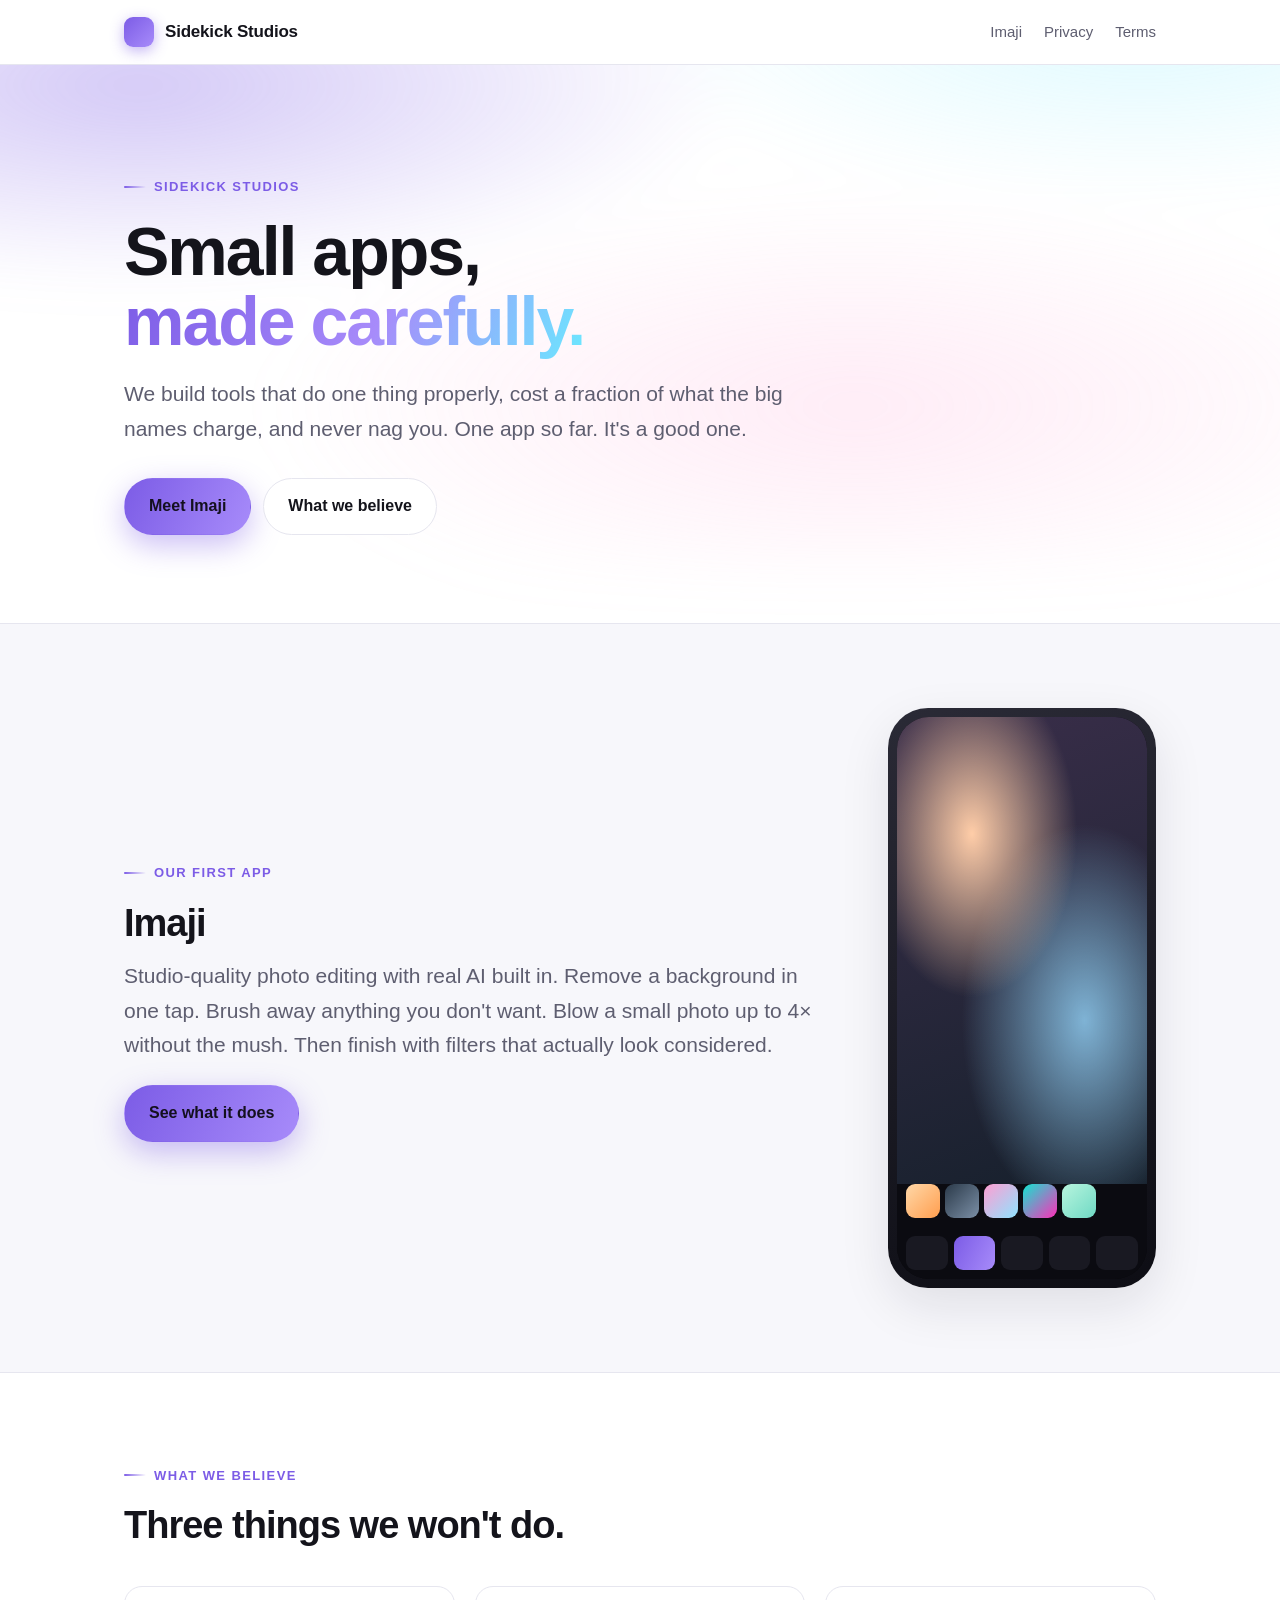
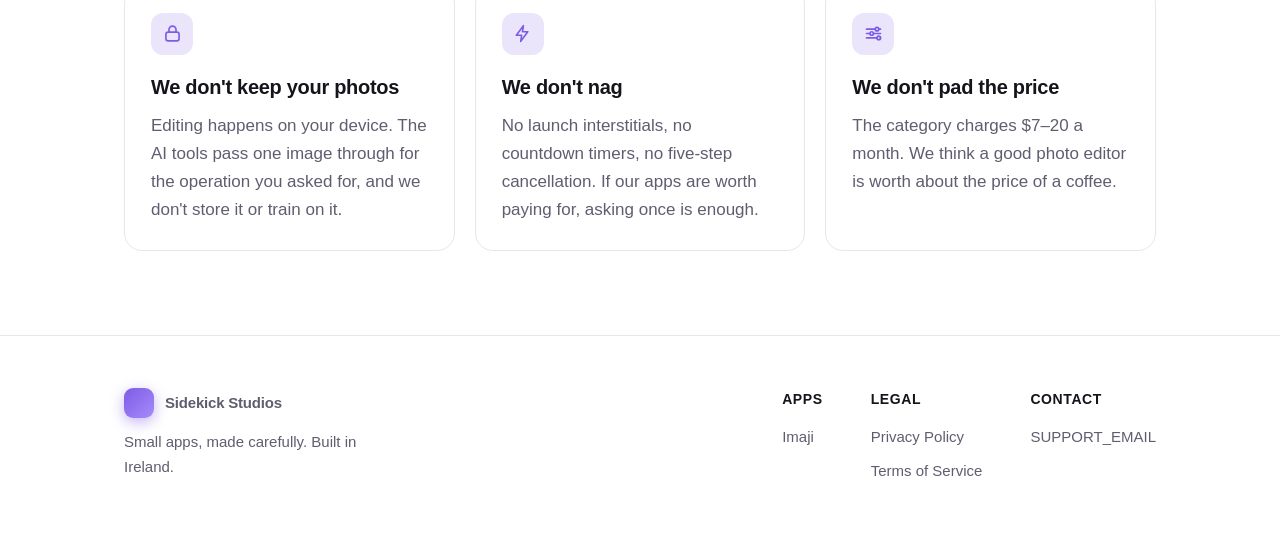
==== index.html @ c8d7a18f "Full site design: company home, Imaji landing, styled legal pages Proper design system rather than s" ====
<!doctype html>
<html lang="en"><head>
<meta charset="utf-8">
<meta name="viewport" content="width=device-width,initial-scale=1">
<title>Sidekick Studios — small apps, made carefully</title>
<meta name="description" content="We build small, careful apps. Maker of Imaji, the photo editor with real AI built in.">
<meta property="og:title" content="Sidekick Studios — small apps, made carefully"><meta property="og:description" content="We build small, careful apps. Maker of Imaji, the photo editor with real AI built in.">
<meta property="og:type" content="website">
<link rel="icon" href="data:image/svg+xml,%3Csvg xmlns='http://www.w3.org/2000/svg' viewBox='0 0 64 64'%3E%3Crect width='64' height='64' rx='18' fill='%23A78BFA'/%3E%3C/svg%3E">
<script>document.documentElement.classList.add("js")</script>
<link rel="stylesheet" href="assets/style.css">

</head><body>

<div class="nav"><div class="wrap">
  <a class="logo" href=""><span class="glyph"></span> Sidekick Studios</a>
  <nav>
    <a href="imaji/">Imaji</a>
    <a href="imaji/privacy.html">Privacy</a>
    <a href="imaji/terms.html">Terms</a>
  </nav>
</div></div>


<section class="hero"><div class="wrap">
  <div class="eyebrow">Sidekick Studios</div>
  <h1>Small apps,<br><span class="grad">made carefully.</span></h1>
  <p class="lede">We build tools that do one thing properly, cost a fraction of what the
  big names charge, and never nag you. One app so far. It's a good one.</p>
  <div class="btns">
    <a class="btn btn-primary" href="imaji/">Meet Imaji</a>
    <a class="btn btn-ghost" href="#values">What we believe</a>
  </div>
</div></section>

<section class="section-alt"><div class="wrap">
  <div class="split reveal">
    <div>
      <div class="eyebrow">Our first app</div>
      <h2>Imaji</h2>
      <p class="lede" style="margin-bottom:22px">Studio-quality photo editing with real AI built
      in. Remove a background in one tap. Brush away anything you don't want. Blow a small
      photo up to 4&times; without the mush. Then finish with filters that actually look
      considered.</p>
      <div class="btns"><a class="btn btn-primary" href="imaji/">See what it does</a></div>
    </div>
    <div class="mock"><div class="screen">
      <div class="photo"></div>
      <div class="strip">
        <i style="background:linear-gradient(135deg,#FFD8A8,#FF9E4F)"></i>
        <i style="background:linear-gradient(135deg,#2B3A4A,#7B8FA6)"></i>
        <i style="background:linear-gradient(135deg,#FF9ED2,#8FE3FF)"></i>
        <i style="background:linear-gradient(135deg,#12E5D0,#FF2FB9)"></i>
        <i style="background:linear-gradient(135deg,#B8F5DE,#6FD9C4)"></i>
      </div>
      <div class="bar"><i></i><i class="on"></i><i></i><i></i><i></i></div>
    </div></div>
  </div>
</div></section>

<section id="values"><div class="wrap">
  <div class="reveal" style="max-width:60ch;margin-bottom:38px">
    <div class="eyebrow">What we believe</div>
    <h2>Three things we won't do.</h2>
  </div>
  <div class="grid g3 reveal">
    <div class="card"><div class="icon"><svg viewBox="0 0 24 24"><rect x="4.5" y="10.5" width="15" height="10" rx="2.5"/><path d="M8 10.5V7.5a4 4 0 0 1 8 0v3"/></svg></div><h3>We don't keep your photos</h3>
      <p>Editing happens on your device. The AI tools pass one image through for the
      operation you asked for, and we don't store it or train on it.</p></div>
    <div class="card"><div class="icon"><svg viewBox="0 0 24 24"><path d="M13 3L5 14h6l-1 7 8-11h-6z"/></svg></div><h3>We don't nag</h3>
      <p>No launch interstitials, no countdown timers, no five-step cancellation. If our
      apps are worth paying for, asking once is enough.</p></div>
    <div class="card"><div class="icon"><svg viewBox="0 0 24 24"><path d="M4 7h10M18 7h2M4 12h4M12 12h8M4 17h12M20 17h0"/><circle cx="16" cy="7" r="2"/><circle cx="10" cy="12" r="2"/><circle cx="18" cy="17" r="2"/></svg></div><h3>We don't pad the price</h3>
      <p>The category charges $7&ndash;20 a month. We think a good photo editor is worth
      about the price of a coffee.</p></div>
  </div>
</div></section>


<footer><div class="wrap cols">
  <div style="flex:1 1 240px">
    <a class="logo" href="" style="margin-bottom:12px"><span class="glyph"></span> Sidekick Studios</a>
    <p style="margin:0;max-width:34ch">Small apps, made carefully. Built in Ireland.</p>
  </div>
  <div><h4>Apps</h4><a href="imaji/">Imaji</a></div>
  <div><h4>Legal</h4>
    <a href="imaji/privacy.html">Privacy Policy</a>
    <a href="imaji/terms.html">Terms of Service</a></div>
  <div><h4>Contact</h4><a href="mailto:SUPPORT_EMAIL">SUPPORT_EMAIL</a></div>
</div></footer>

<script src="assets/reveal.js" defer></script>
</body></html>
---- assets/style.css ----
/* Sidekick Studios — design system.
   Dark-first, light-aware, no external assets or webfonts. */

:root{
  --bg:#0A0A0F; --bg2:#101018; --card:#14141D; --line:#24242F;
  --fg:#F2F2F7; --muted:#8E8E9E;
  --a1:#A78BFA; --a2:#C4B5FD; --a3:#7C5CE6;
  --radius:18px; --maxw:1080px;
  --shadow:0 20px 60px rgba(0,0,0,.45);
}
@media (prefers-color-scheme: light){
  :root{
    --bg:#FFFFFF; --bg2:#F7F7FB; --card:#FFFFFF; --line:#E6E6EF;
    --fg:#14141B; --muted:#5E5E70;
    --a1:#7C5CE6; --a2:#A78BFA; --a3:#5B3FC4;
    --shadow:0 18px 50px rgba(20,20,40,.10);
  }
}

*,*::before,*::after{box-sizing:border-box}
html{scroll-behavior:smooth}
body{
  margin:0; background:var(--bg); color:var(--fg);
  font:17px/1.65 -apple-system,BlinkMacSystemFont,"Segoe UI",Roboto,"Helvetica Neue",sans-serif;
  -webkit-font-smoothing:antialiased; overflow-x:hidden;
}
img,svg{max-width:100%;display:block}
a{color:var(--a1);text-decoration:none}
a:hover{text-decoration:underline}
.wrap{max-width:var(--maxw);margin:0 auto;padding:0 24px}
.narrow{max-width:760px}

/* ---- nav ---- */
.nav{position:sticky;top:0;z-index:50;backdrop-filter:saturate(160%) blur(14px);
  background:color-mix(in srgb,var(--bg) 78%,transparent);border-bottom:1px solid var(--line)}
.nav .wrap{display:flex;align-items:center;gap:14px;height:64px}
.logo{display:flex;align-items:center;gap:11px;color:inherit;font-weight:700;letter-spacing:-.2px}
.logo:hover{text-decoration:none}
.logo .glyph{width:30px;height:30px;border-radius:9px;background:linear-gradient(135deg,var(--a1),var(--a2));
  box-shadow:0 4px 14px color-mix(in srgb,var(--a1) 45%,transparent)}
.nav nav{margin-left:auto;display:flex;gap:22px;font-size:15px}
.nav nav a{color:var(--muted)}
.nav nav a:hover{color:var(--fg);text-decoration:none}

/* ---- hero ---- */
.hero{position:relative;padding:104px 0 88px;overflow:hidden}
.hero::before{content:"";position:absolute;inset:-30% -20% auto;height:120%;z-index:-1;
  background:
    radial-gradient(48% 42% at 22% 28%, color-mix(in srgb,var(--a1) 34%,transparent), transparent 70%),
    radial-gradient(42% 38% at 78% 18%, color-mix(in srgb,#6BE8FF 22%,transparent), transparent 70%),
    radial-gradient(46% 44% at 62% 76%, color-mix(in srgb,#FF9ED2 20%,transparent), transparent 72%);
  filter:blur(28px);animation:drift 22s ease-in-out infinite alternate}
@keyframes drift{from{transform:translate3d(-2%,-1%,0) scale(1)}to{transform:translate3d(3%,2%,0) scale(1.08)}}
@media (prefers-reduced-motion:reduce){.hero::before{animation:none}}

h1{font-size:clamp(38px,6.2vw,68px);line-height:1.04;letter-spacing:-2px;margin:0 0 20px;font-weight:800}
h2{font-size:clamp(26px,3.4vw,38px);line-height:1.15;letter-spacing:-1px;margin:0 0 14px;font-weight:750}
h3{font-size:20px;letter-spacing:-.3px;margin:0 0 8px;font-weight:700}
.grad{background:linear-gradient(115deg,var(--a1),var(--a2) 55%,#6BE8FF);
  -webkit-background-clip:text;background-clip:text;color:transparent}
.lede{font-size:clamp(17px,2vw,21px);color:var(--muted);max-width:60ch;margin:0 0 32px}
.eyebrow{display:inline-flex;align-items:center;gap:8px;font-size:13px;font-weight:700;letter-spacing:1.4px;
  text-transform:uppercase;color:var(--a1);margin-bottom:18px}
.eyebrow::before{content:"";width:22px;height:2px;border-radius:2px;background:linear-gradient(90deg,var(--a1),transparent)}

/* ---- buttons ---- */
.btn{display:inline-flex;align-items:center;gap:9px;padding:14px 24px;border-radius:999px;font-weight:700;
  font-size:16px;border:1px solid transparent;transition:transform .18s ease,box-shadow .18s ease}
.btn:hover{text-decoration:none;transform:translateY(-2px)}
.btn-primary{background:linear-gradient(115deg,var(--a1),var(--a2));color:#14101F;
  box-shadow:0 10px 30px color-mix(in srgb,var(--a1) 40%,transparent)}
.btn-ghost{border-color:var(--line);color:var(--fg);background:var(--card)}
.btns{display:flex;gap:12px;flex-wrap:wrap;align-items:center}

/* ---- sections & cards ---- */
section{padding:84px 0}
.section-alt{background:var(--bg2);border-top:1px solid var(--line);border-bottom:1px solid var(--line)}
.grid{display:grid;gap:20px}
.g2{grid-template-columns:repeat(auto-fit,minmax(300px,1fr))}
.g3{grid-template-columns:repeat(auto-fit,minmax(240px,1fr))}
.card{background:var(--card);border:1px solid var(--line);border-radius:var(--radius);padding:26px;
  transition:transform .2s ease,border-color .2s ease}
.card:hover{transform:translateY(-3px);border-color:color-mix(in srgb,var(--a1) 45%,var(--line))}
.card p{color:var(--muted);margin:0}
.icon{width:42px;height:42px;border-radius:12px;display:grid;place-items:center;margin-bottom:16px;
  background:color-mix(in srgb,var(--a1) 16%,transparent);color:var(--a1)}
.icon svg{width:21px;height:21px;stroke:currentColor;fill:none;stroke-width:1.9;stroke-linecap:round;stroke-linejoin:round}

/* ---- phone mock ---- */
.mock{width:268px;aspect-ratio:9/19.5;border-radius:40px;padding:9px;margin:0 auto;
  background:linear-gradient(160deg,#2A2A36,#0D0D14);box-shadow:var(--shadow);flex:0 0 auto}
.screen{width:100%;height:100%;border-radius:32px;background:#08080C;overflow:hidden;
  display:flex;flex-direction:column;position:relative}
.screen .photo{flex:1;background:
  radial-gradient(60% 50% at 30% 25%, #FFCDA8, transparent 70%),
  radial-gradient(70% 60% at 75% 65%, #7FB3D5, transparent 70%),
  linear-gradient(160deg,#3A2E4A,#16202C)}
.screen .bar{display:flex;gap:6px;padding:9px;background:#0B0B11}
.screen .bar i{flex:1;height:34px;border-radius:9px;background:#191922}
.screen .bar i.on{background:linear-gradient(115deg,var(--a1),var(--a2))}
.screen .strip{display:flex;gap:5px;padding:0 9px 9px;background:#0B0B11}
.screen .strip i{width:34px;height:34px;border-radius:9px;flex:0 0 auto}
.split{display:flex;gap:44px;align-items:center;flex-wrap:wrap;justify-content:center}
.split>div:first-child{flex:1 1 340px;min-width:300px}

/* ---- pricing ---- */
.price{display:flex;align-items:baseline;gap:8px;margin:6px 0 18px}
.price b{font-size:40px;letter-spacing:-1.5px}
.price span{color:var(--muted)}
.ticks{list-style:none;padding:0;margin:0}
.ticks li{display:flex;gap:11px;align-items:flex-start;margin-bottom:11px;color:var(--muted)}
.ticks li::before{content:"";width:19px;height:19px;border-radius:50%;flex:0 0 auto;margin-top:2px;
  background:color-mix(in srgb,var(--a1) 18%,transparent);
  background-image:linear-gradient(var(--a1),var(--a1));background-size:9px 2px;
  background-repeat:no-repeat;background-position:center}
.badge{display:inline-block;padding:5px 12px;border-radius:999px;font-size:12px;font-weight:800;
  letter-spacing:.6px;background:linear-gradient(115deg,var(--a1),var(--a2));color:#14101F}

/* ---- prose (privacy / terms) ---- */
.prose{max-width:760px}
.prose h2{font-size:24px;margin:44px 0 12px}
.prose h3{margin:28px 0 8px}
.prose p,.prose li{color:var(--fg)}
.prose ul{padding-left:22px}
.prose li{margin-bottom:7px}
.prose table{width:100%;border-collapse:collapse;margin:18px 0;font-size:15px;display:block;overflow-x:auto}
.prose th,.prose td{border:1px solid var(--line);padding:10px 13px;text-align:left}
.prose th{background:var(--bg2)}
.prose code{background:var(--bg2);padding:2px 7px;border-radius:6px;font-size:14px}
.prose blockquote{border-left:3px solid var(--a1);margin:20px 0;padding:10px 18px;background:var(--bg2);
  border-radius:0 10px 10px 0}
.prose hr{border:0;border-top:1px solid var(--line);margin:36px 0}
.meta{color:var(--muted);font-size:15px;margin:-6px 0 34px}

/* ---- footer ---- */
footer{border-top:1px solid var(--line);padding:52px 0 64px;color:var(--muted);font-size:15px}
footer .cols{display:flex;gap:48px;flex-wrap:wrap;justify-content:space-between}
footer a{color:var(--muted);display:block;margin-bottom:9px}
footer a:hover{color:var(--fg);text-decoration:none}
footer h4{color:var(--fg);font-size:14px;letter-spacing:.6px;text-transform:uppercase;margin:0 0 14px}

/* ---- reveal ---- */
/* Hidden until scrolled into view — but only when JS is available to reveal
   it again. Without the html.js guard, a blocked script leaves the whole page
   blank, which is a far worse outcome than losing an animation. */
html.js .reveal{opacity:0;transform:translateY(16px);transition:opacity .6s ease,transform .6s ease}
html.js .reveal.in{opacity:1;transform:none}
@media (prefers-reduced-motion:reduce){html.js .reveal{opacity:1;transform:none;transition:none}}
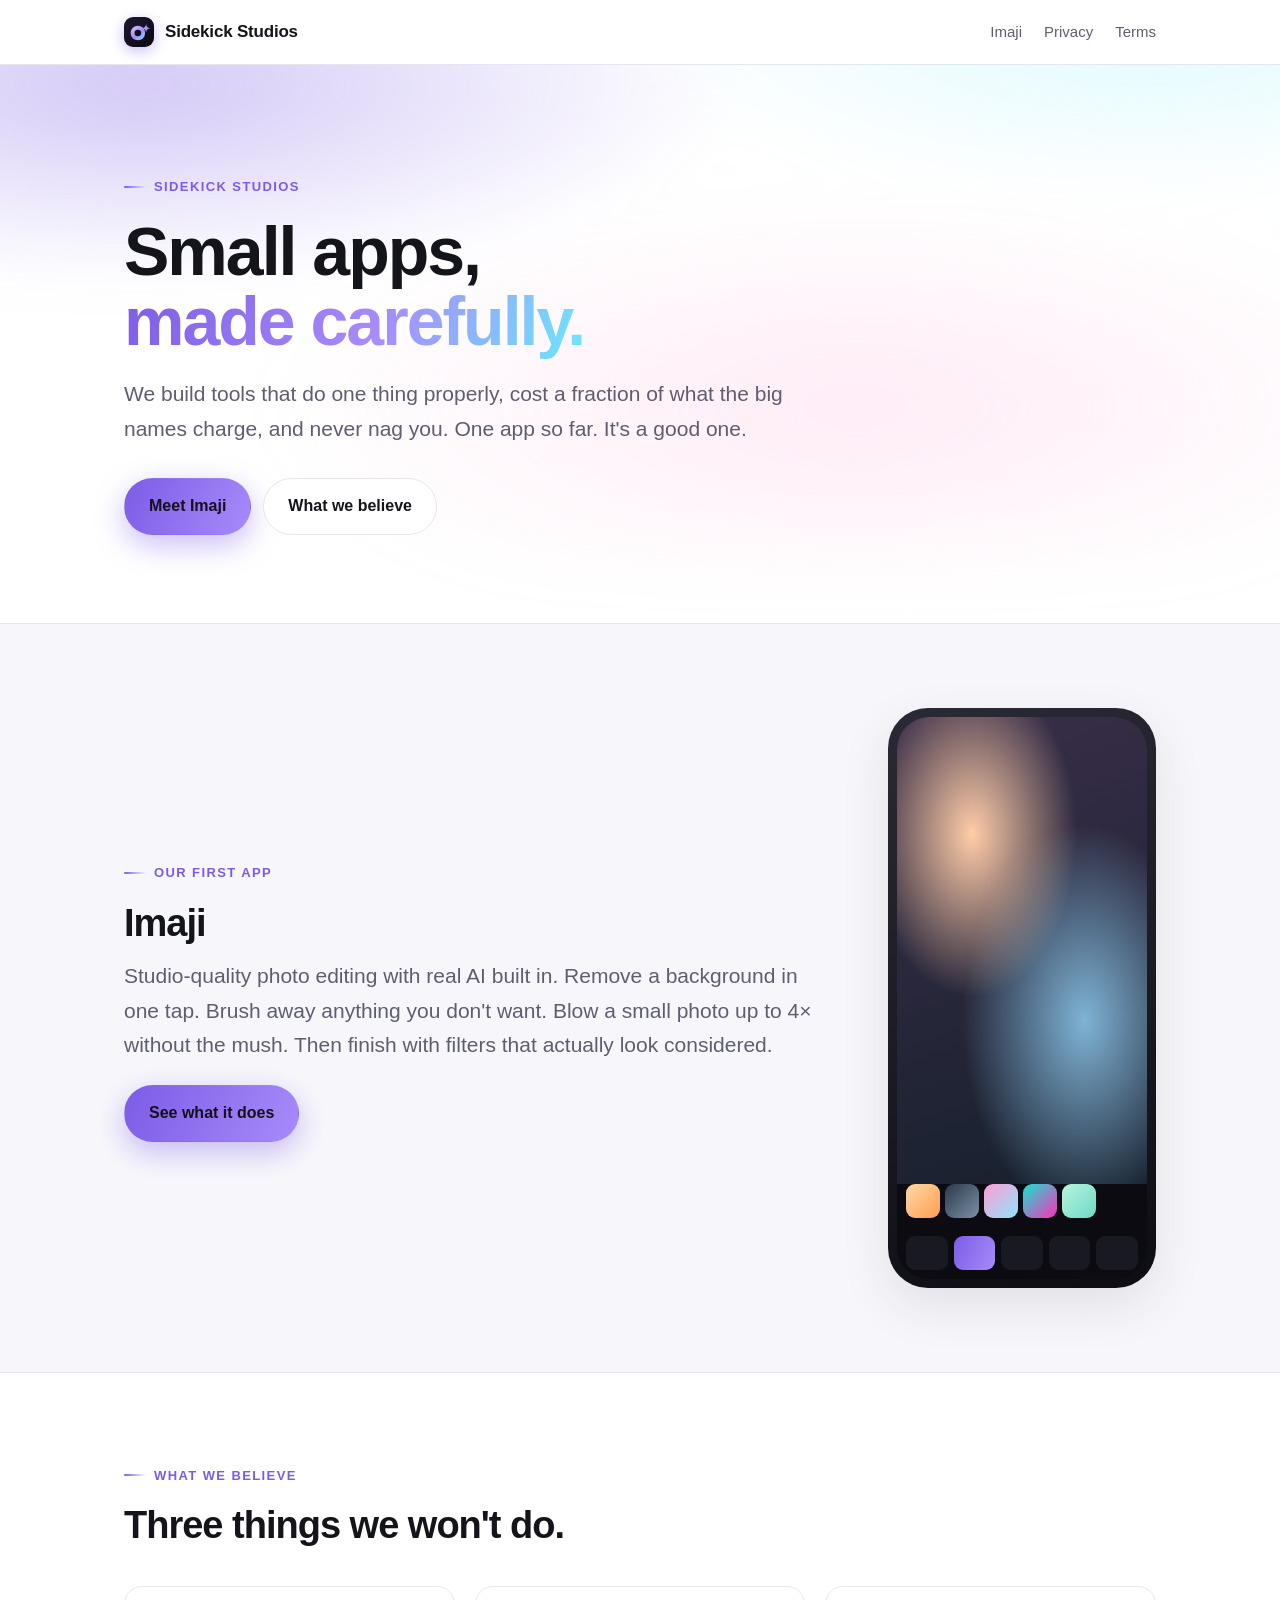
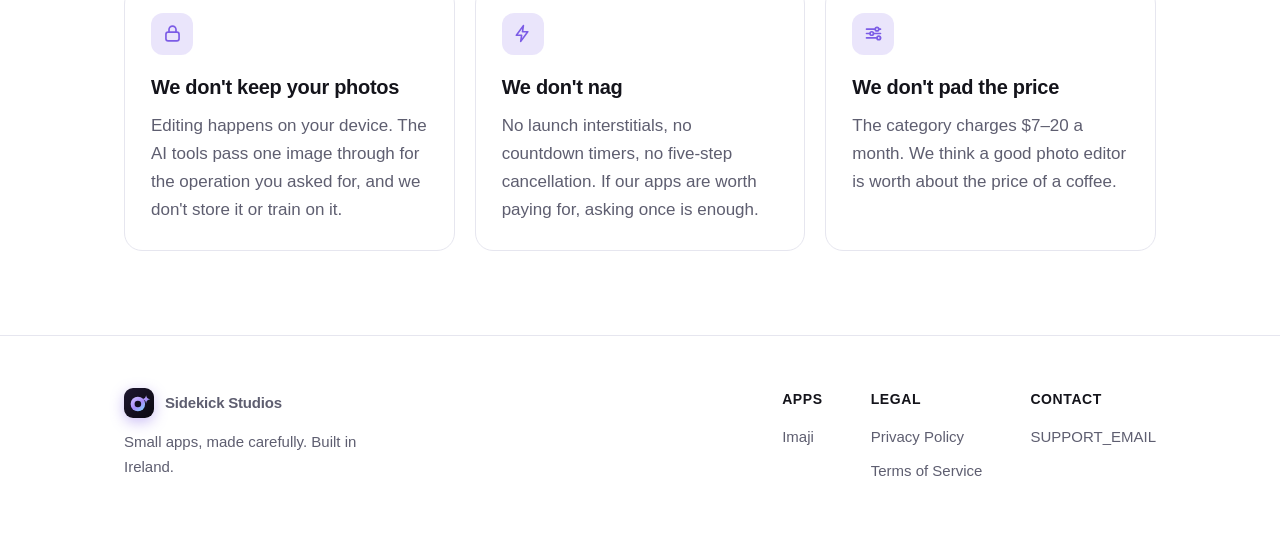
==== commit 0c2c49a8: "Use the real app icon as the site mark and favicon The nav glyph and favicon were a plain gradient s" ====
--- a/index.html
+++ b/index.html
@@ -6,7 +6,7 @@
 <meta name="description" content="We build small, careful apps. Maker of Imaji, the photo editor with real AI built in.">
 <meta property="og:title" content="Sidekick Studios — small apps, made carefully"><meta property="og:description" content="We build small, careful apps. Maker of Imaji, the photo editor with real AI built in.">
 <meta property="og:type" content="website">
-<link rel="icon" href="data:image/svg+xml,%3Csvg xmlns='http://www.w3.org/2000/svg' viewBox='0 0 64 64'%3E%3Crect width='64' height='64' rx='18' fill='%23A78BFA'/%3E%3C/svg%3E">
+<link rel="icon" href="assets/icon.svg">
 <script>document.documentElement.classList.add("js")</script>
 <link rel="stylesheet" href="assets/style.css">
 
--- a/assets/style.css
+++ b/assets/style.css
@@ -36,8 +36,9 @@
 .nav .wrap{display:flex;align-items:center;gap:14px;height:64px}
 .logo{display:flex;align-items:center;gap:11px;color:inherit;font-weight:700;letter-spacing:-.2px}
 .logo:hover{text-decoration:none}
-.logo .glyph{width:30px;height:30px;border-radius:9px;background:linear-gradient(135deg,var(--a1),var(--a2));
-  box-shadow:0 4px 14px color-mix(in srgb,var(--a1) 45%,transparent)}
+.logo .glyph{width:30px;height:30px;border-radius:9px;flex:0 0 auto;
+  background:url("icon.svg") center/cover no-repeat;
+  box-shadow:0 4px 14px color-mix(in srgb,var(--a1) 40%,transparent)}
 .nav nav{margin-left:auto;display:flex;gap:22px;font-size:15px}
 .nav nav a{color:var(--muted)}
 .nav nav a:hover{color:var(--fg);text-decoration:none}
@@ -146,3 +147,52 @@
 html.js .reveal{opacity:0;transform:translateY(16px);transition:opacity .6s ease,transform .6s ease}
 html.js .reveal.in{opacity:1;transform:none}
 @media (prefers-reduced-motion:reduce){html.js .reveal{opacity:1;transform:none;transition:none}}
+
+/* ---- legal pages ------------------------------------------------------- */
+.legal-hero{padding:64px 0 40px;position:relative;overflow:hidden;border-bottom:1px solid var(--line)}
+.legal-hero::before{content:"";position:absolute;inset:-60% -10% auto;height:180%;z-index:-1;
+  background:radial-gradient(40% 50% at 20% 40%, color-mix(in srgb,var(--a1) 26%,transparent),transparent 70%),
+             radial-gradient(38% 46% at 80% 30%, color-mix(in srgb,#6BE8FF 16%,transparent),transparent 70%);
+  filter:blur(30px)}
+.legal-hero h1{font-size:clamp(32px,4.6vw,50px);margin-bottom:10px}
+.legal-hero .meta{margin:0}
+
+.legal{display:grid;grid-template-columns:220px 1fr;gap:56px;align-items:start;padding:52px 0 96px}
+@media (max-width:880px){.legal{grid-template-columns:1fr;gap:28px}}
+
+.toc{position:sticky;top:88px;font-size:14.5px;line-height:1.5}
+@media (max-width:880px){.toc{position:static;background:var(--bg2);border:1px solid var(--line);
+  border-radius:var(--radius);padding:20px 22px}}
+.toc h4{font-size:12px;letter-spacing:1.2px;text-transform:uppercase;color:var(--muted);margin:0 0 14px}
+.toc ol{list-style:none;margin:0;padding:0;counter-reset:toc}
+.toc li{counter-increment:toc;margin-bottom:9px;display:flex;gap:9px}
+.toc li::before{content:counter(toc);flex:0 0 18px;text-align:right;color:var(--muted);
+  font-variant-numeric:tabular-nums;font-size:12.5px;padding-top:2px}
+.toc a{color:var(--muted)}
+.toc a:hover,.toc a.active{color:var(--fg);text-decoration:none}
+
+.prose h2{scroll-margin-top:88px;display:flex;gap:12px;align-items:baseline;
+  font-size:23px;margin:52px 0 14px;padding-top:22px;border-top:1px solid var(--line)}
+.prose h2:first-of-type{border-top:0;padding-top:0;margin-top:0}
+.prose h2 .n{font-size:13px;font-weight:800;color:var(--a1);letter-spacing:1px;
+  font-variant-numeric:tabular-nums;flex:0 0 auto;padding-top:4px}
+.prose>p:first-child{font-size:19px;color:var(--muted)}
+.prose strong{color:var(--fg);font-weight:700}
+.prose ul{list-style:none;padding-left:0}
+.prose ul li{position:relative;padding-left:26px;margin-bottom:9px}
+.prose ul li::before{content:"";position:absolute;left:6px;top:11px;width:6px;height:6px;
+  border-radius:50%;background:var(--a1);opacity:.8}
+.prose table{border:1px solid var(--line);border-radius:12px;overflow:hidden}
+.prose th{background:var(--bg2);font-size:13px;letter-spacing:.5px;text-transform:uppercase;color:var(--muted)}
+.prose td,.prose th{border:0;border-bottom:1px solid var(--line)}
+.prose tr:last-child td{border-bottom:0}
+.prose blockquote{border:0;border-left:3px solid var(--a1);background:var(--bg2)}
+
+/* Highlighted opener — "the short version" and equivalents. */
+.keypoints{background:linear-gradient(150deg,color-mix(in srgb,var(--a1) 12%,var(--card)),var(--card));
+  border:1px solid color-mix(in srgb,var(--a1) 35%,var(--line));border-radius:var(--radius);
+  padding:26px 28px;margin:28px 0 8px}
+.keypoints h2{border:0;padding:0;margin:0 0 14px}
+.keypoints ul li::before{background:var(--a1);opacity:1}
+
+.totop{display:inline-flex;align-items:center;gap:8px;margin-top:44px;font-size:15px;color:var(--muted)}
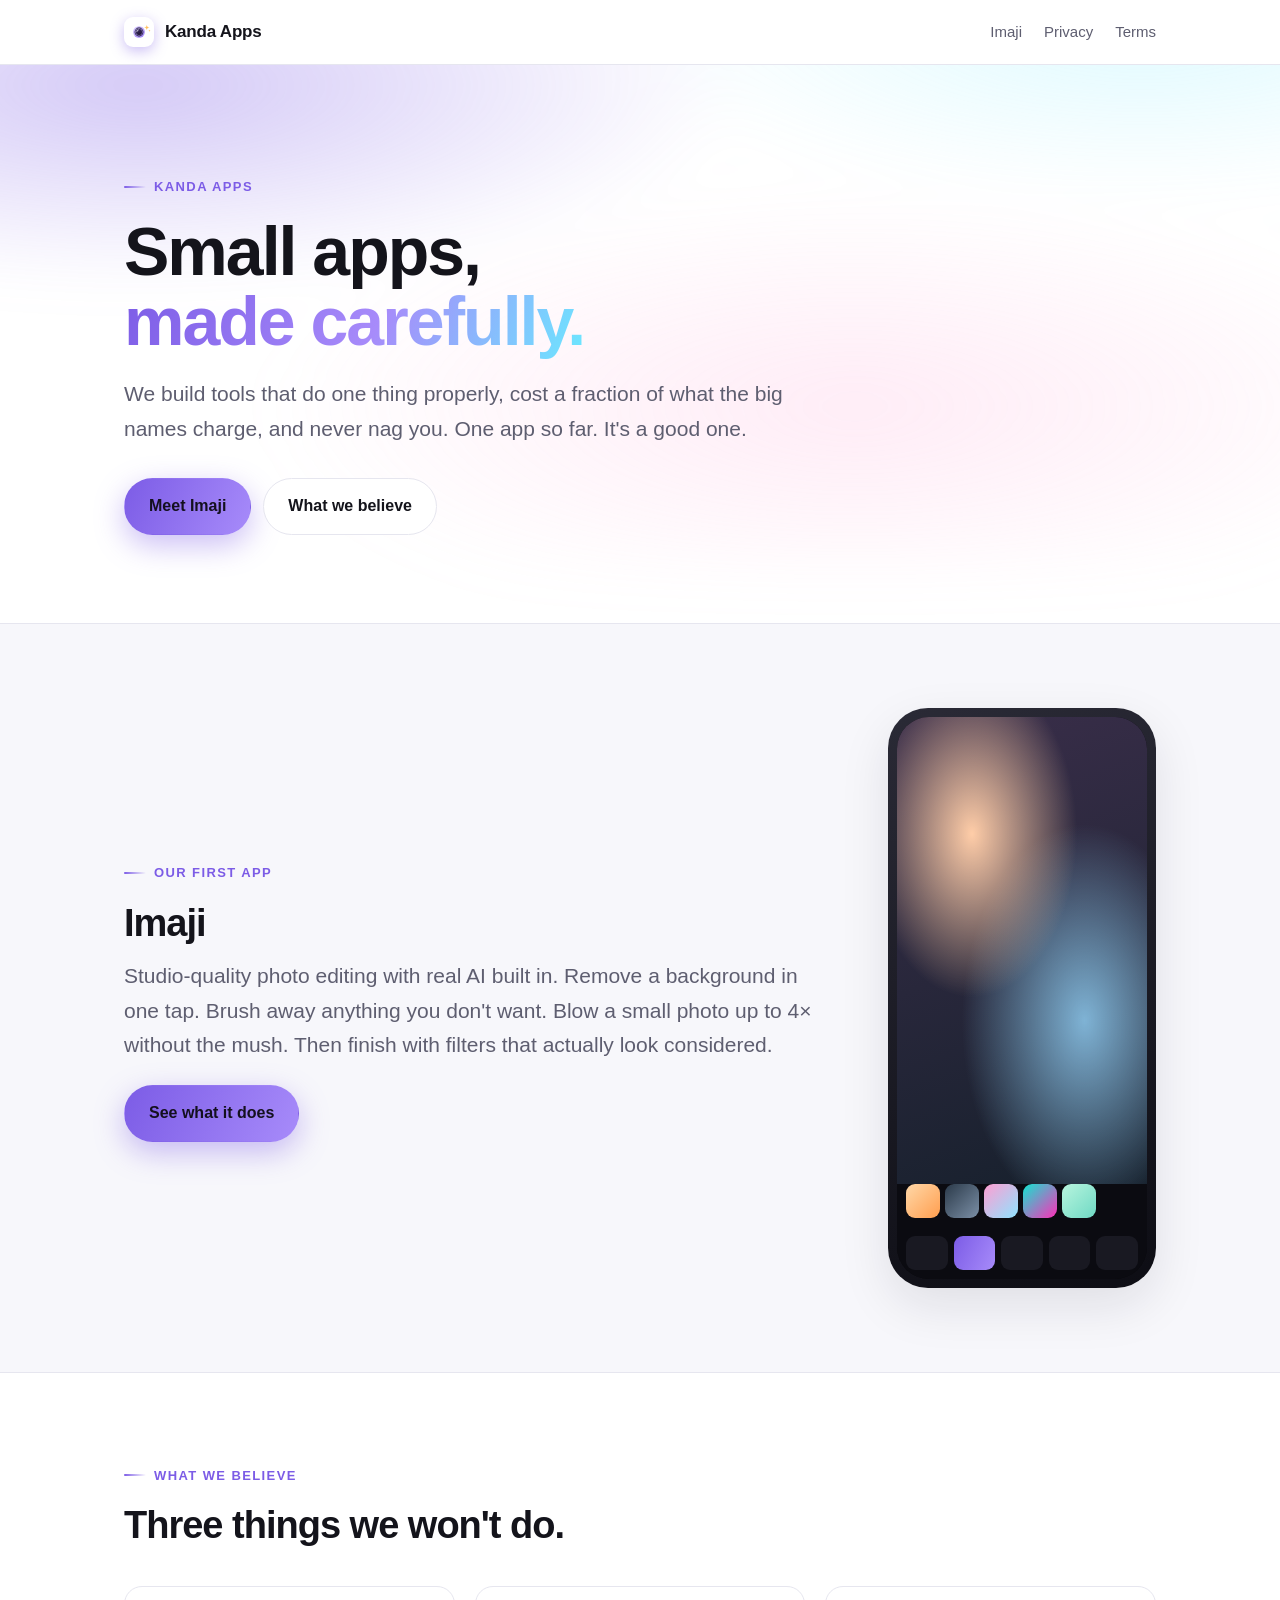
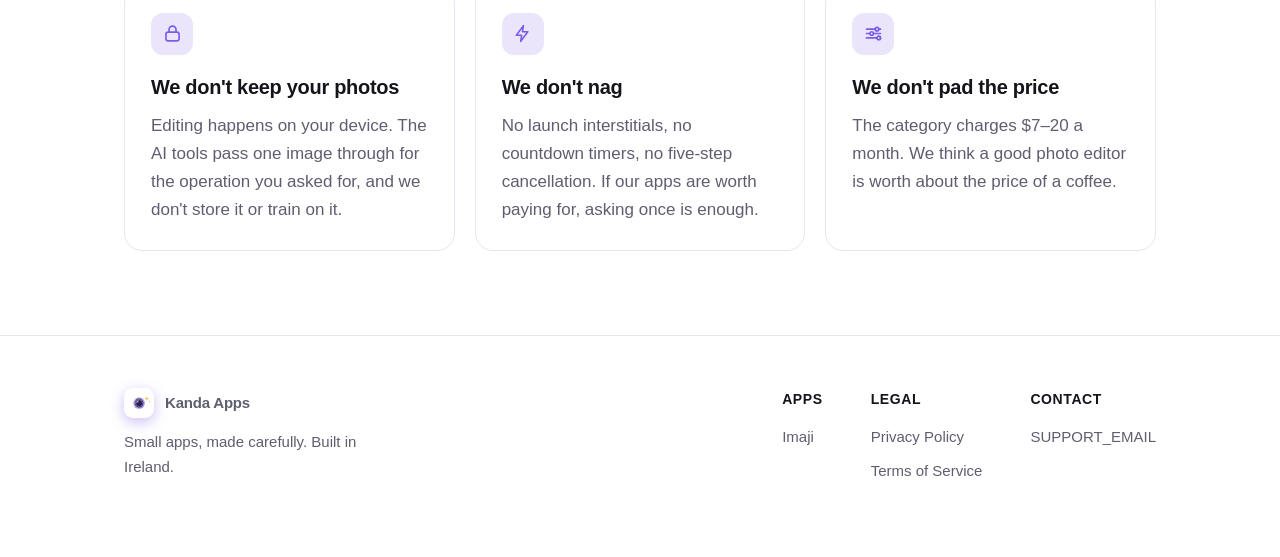
==== commit b900ced2: "Rebrand the site to Kanda Apps Company name replaced across the homepage, the Imaji pages, terms, pr" ====
--- a/index.html
+++ b/index.html
@@ -2,9 +2,9 @@
 <html lang="en"><head>
 <meta charset="utf-8">
 <meta name="viewport" content="width=device-width,initial-scale=1">
-<title>Sidekick Studios — small apps, made carefully</title>
+<title>Kanda Apps — small apps, made carefully</title>
 <meta name="description" content="We build small, careful apps. Maker of Imaji, the photo editor with real AI built in.">
-<meta property="og:title" content="Sidekick Studios — small apps, made carefully"><meta property="og:description" content="We build small, careful apps. Maker of Imaji, the photo editor with real AI built in.">
+<meta property="og:title" content="Kanda Apps — small apps, made carefully"><meta property="og:description" content="We build small, careful apps. Maker of Imaji, the photo editor with real AI built in.">
 <meta property="og:type" content="website">
 <link rel="icon" href="assets/icon.svg">
 <script>document.documentElement.classList.add("js")</script>
@@ -13,7 +13,7 @@
 </head><body>
 
 <div class="nav"><div class="wrap">
-  <a class="logo" href=""><span class="glyph"></span> Sidekick Studios</a>
+  <a class="logo" href=""><span class="glyph"></span> Kanda Apps</a>
   <nav>
     <a href="imaji/">Imaji</a>
     <a href="imaji/privacy.html">Privacy</a>
@@ -23,7 +23,7 @@
 
 
 <section class="hero"><div class="wrap">
-  <div class="eyebrow">Sidekick Studios</div>
+  <div class="eyebrow">Kanda Apps</div>
   <h1>Small apps,<br><span class="grad">made carefully.</span></h1>
   <p class="lede">We build tools that do one thing properly, cost a fraction of what the
   big names charge, and never nag you. One app so far. It's a good one.</p>
@@ -79,7 +79,7 @@
 
 <footer><div class="wrap cols">
   <div style="flex:1 1 240px">
-    <a class="logo" href="" style="margin-bottom:12px"><span class="glyph"></span> Sidekick Studios</a>
+    <a class="logo" href="" style="margin-bottom:12px"><span class="glyph"></span> Kanda Apps</a>
     <p style="margin:0;max-width:34ch">Small apps, made carefully. Built in Ireland.</p>
   </div>
   <div><h4>Apps</h4><a href="imaji/">Imaji</a></div>
--- a/assets/style.css
+++ b/assets/style.css
@@ -1,4 +1,4 @@
-/* Sidekick Studios — design system.
+/* Kanda Apps — design system.
    Dark-first, light-aware, no external assets or webfonts. */
 
 :root{
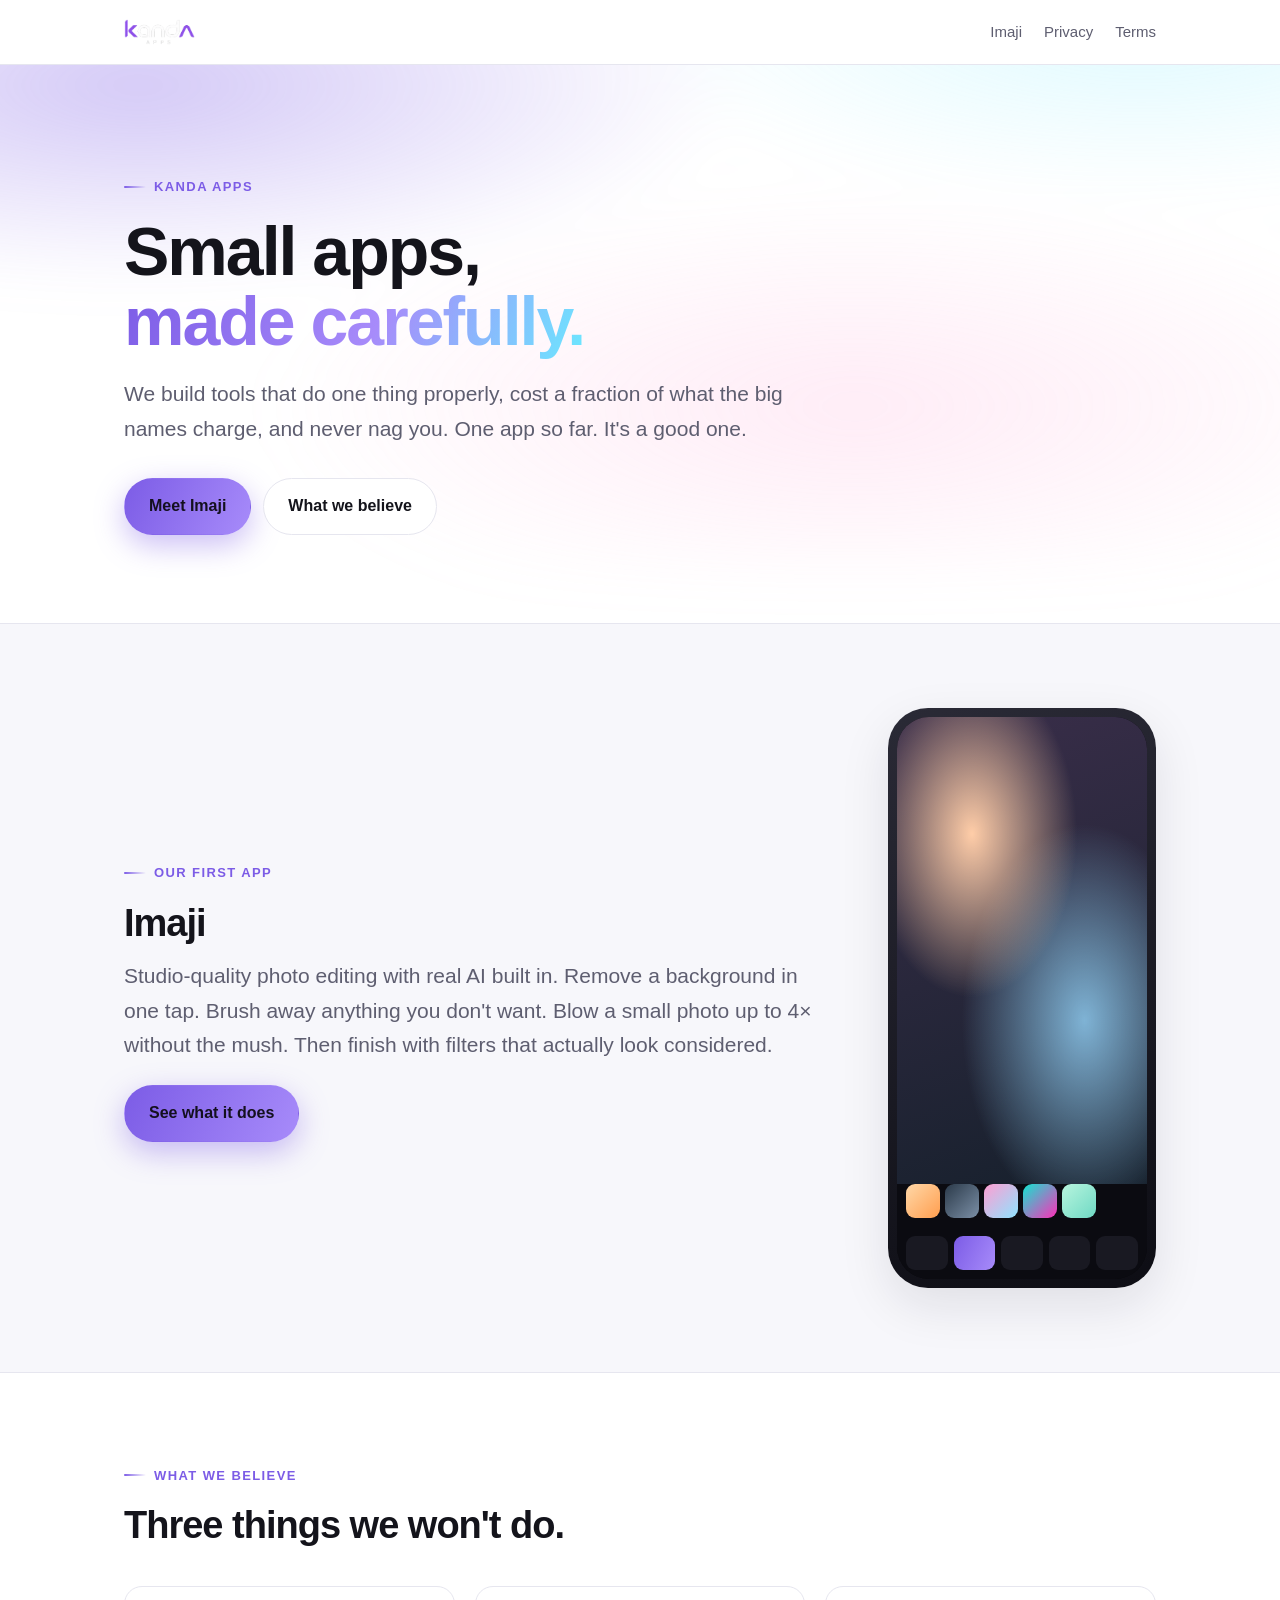
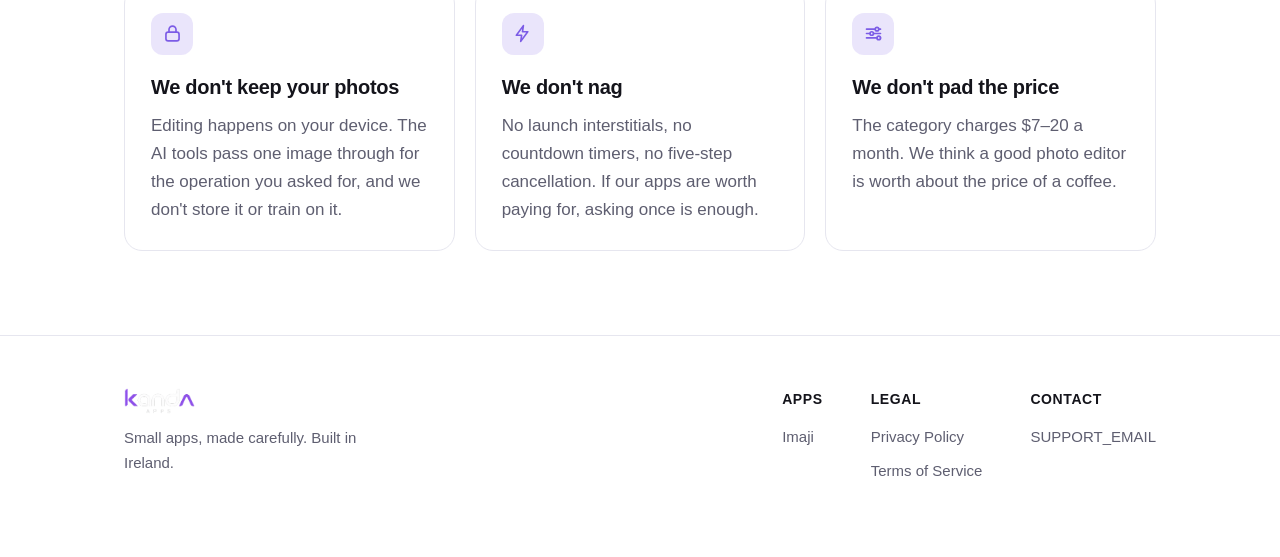
==== commit 523a073f: "Use the cropped wordmark as the site logo The supplied logo was a wordmark centred on a square black" ====
--- a/index.html
+++ b/index.html
@@ -13,7 +13,7 @@
 </head><body>
 
 <div class="nav"><div class="wrap">
-  <a class="logo" href=""><span class="glyph"></span> Kanda Apps</a>
+  <a class="logo" href=""><img class="wordmark" src="assets/kanda-wordmark.png" alt="Kanda Apps"></a>
   <nav>
     <a href="imaji/">Imaji</a>
     <a href="imaji/privacy.html">Privacy</a>
@@ -79,7 +79,7 @@
 
 <footer><div class="wrap cols">
   <div style="flex:1 1 240px">
-    <a class="logo" href="" style="margin-bottom:12px"><span class="glyph"></span> Kanda Apps</a>
+    <a class="logo" href="" style="margin-bottom:12px"><img class="wordmark" src="assets/kanda-wordmark.png" alt="Kanda Apps"></a>
     <p style="margin:0;max-width:34ch">Small apps, made carefully. Built in Ireland.</p>
   </div>
   <div><h4>Apps</h4><a href="imaji/">Imaji</a></div>
--- a/assets/style.css
+++ b/assets/style.css
@@ -39,6 +39,11 @@
 .logo .glyph{width:30px;height:30px;border-radius:9px;flex:0 0 auto;
   background:url("icon.svg") center/cover no-repeat;
   box-shadow:0 4px 14px color-mix(in srgb,var(--a1) 40%,transparent)}
+/* The wordmark replaces glyph-plus-text. Sized by height so it sits on the
+   same baseline as the nav whatever its pixel width, and capped by max-width
+   so a narrow phone shrinks it rather than pushing the nav off screen. */
+.logo .wordmark{height:26px;width:auto;max-width:46vw;display:block}
+.logo:has(.wordmark){font-size:0}
 .nav nav{margin-left:auto;display:flex;gap:22px;font-size:15px}
 .nav nav a{color:var(--muted)}
 .nav nav a:hover{color:var(--fg);text-decoration:none}
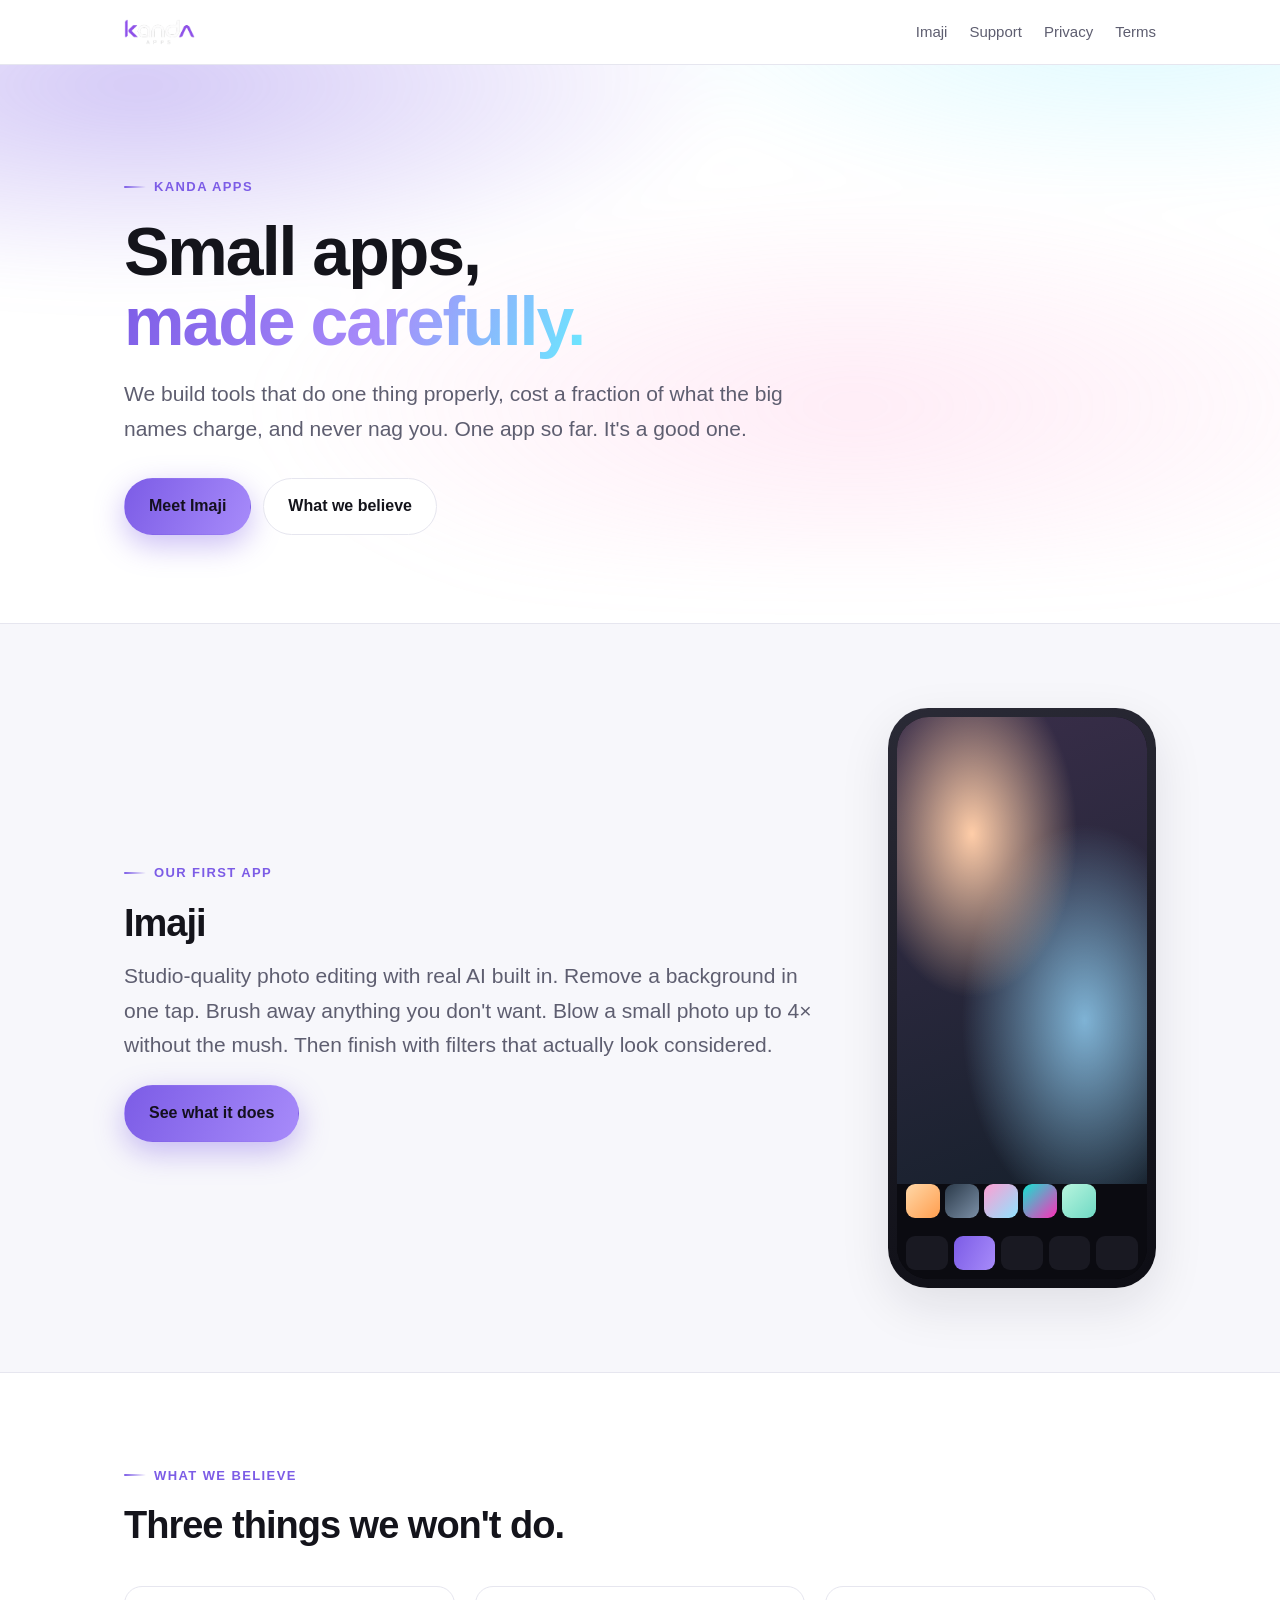
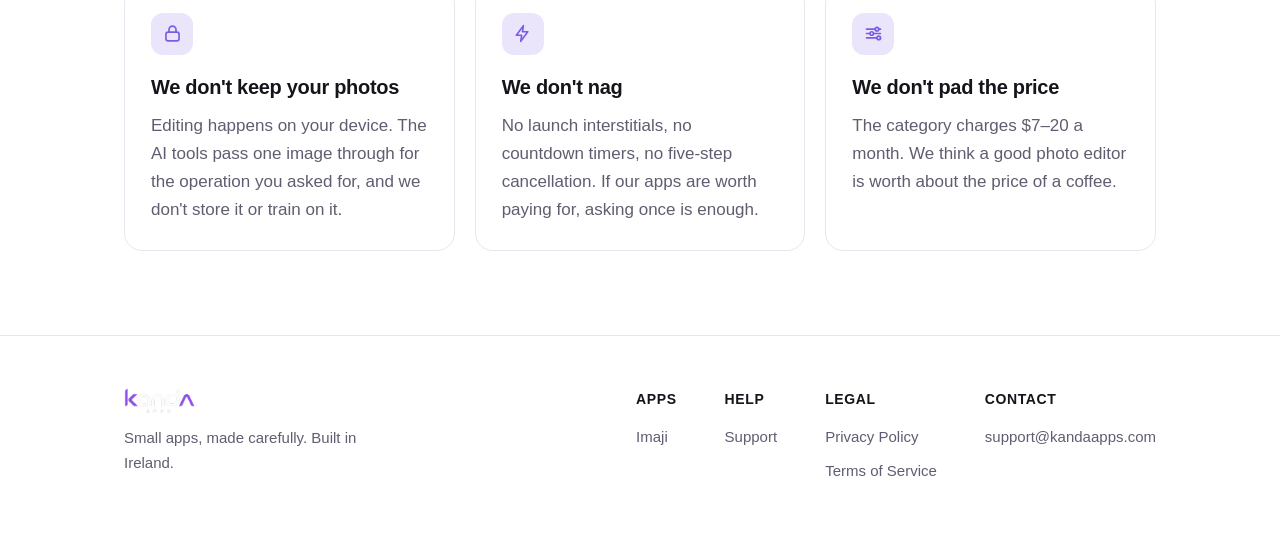
==== commit 209e6db3: "Rewrite the legal pages, and add the support page they assumed existed The published privacy policy " ====
--- a/index.html
+++ b/index.html
@@ -16,6 +16,7 @@
   <a class="logo" href=""><img class="wordmark" src="assets/kanda-wordmark.png" alt="Kanda Apps"></a>
   <nav>
     <a href="imaji/">Imaji</a>
+    <a href="imaji/support.html">Support</a>
     <a href="imaji/privacy.html">Privacy</a>
     <a href="imaji/terms.html">Terms</a>
   </nav>
@@ -83,10 +84,11 @@
     <p style="margin:0;max-width:34ch">Small apps, made carefully. Built in Ireland.</p>
   </div>
   <div><h4>Apps</h4><a href="imaji/">Imaji</a></div>
+  <div><h4>Help</h4><a href="imaji/support.html">Support</a></div>
   <div><h4>Legal</h4>
     <a href="imaji/privacy.html">Privacy Policy</a>
     <a href="imaji/terms.html">Terms of Service</a></div>
-  <div><h4>Contact</h4><a href="mailto:SUPPORT_EMAIL">SUPPORT_EMAIL</a></div>
+  <div><h4>Contact</h4><a href="mailto:support@kandaapps.com">support@kandaapps.com</a></div>
 </div></footer>
 
 <script src="assets/reveal.js" defer></script>
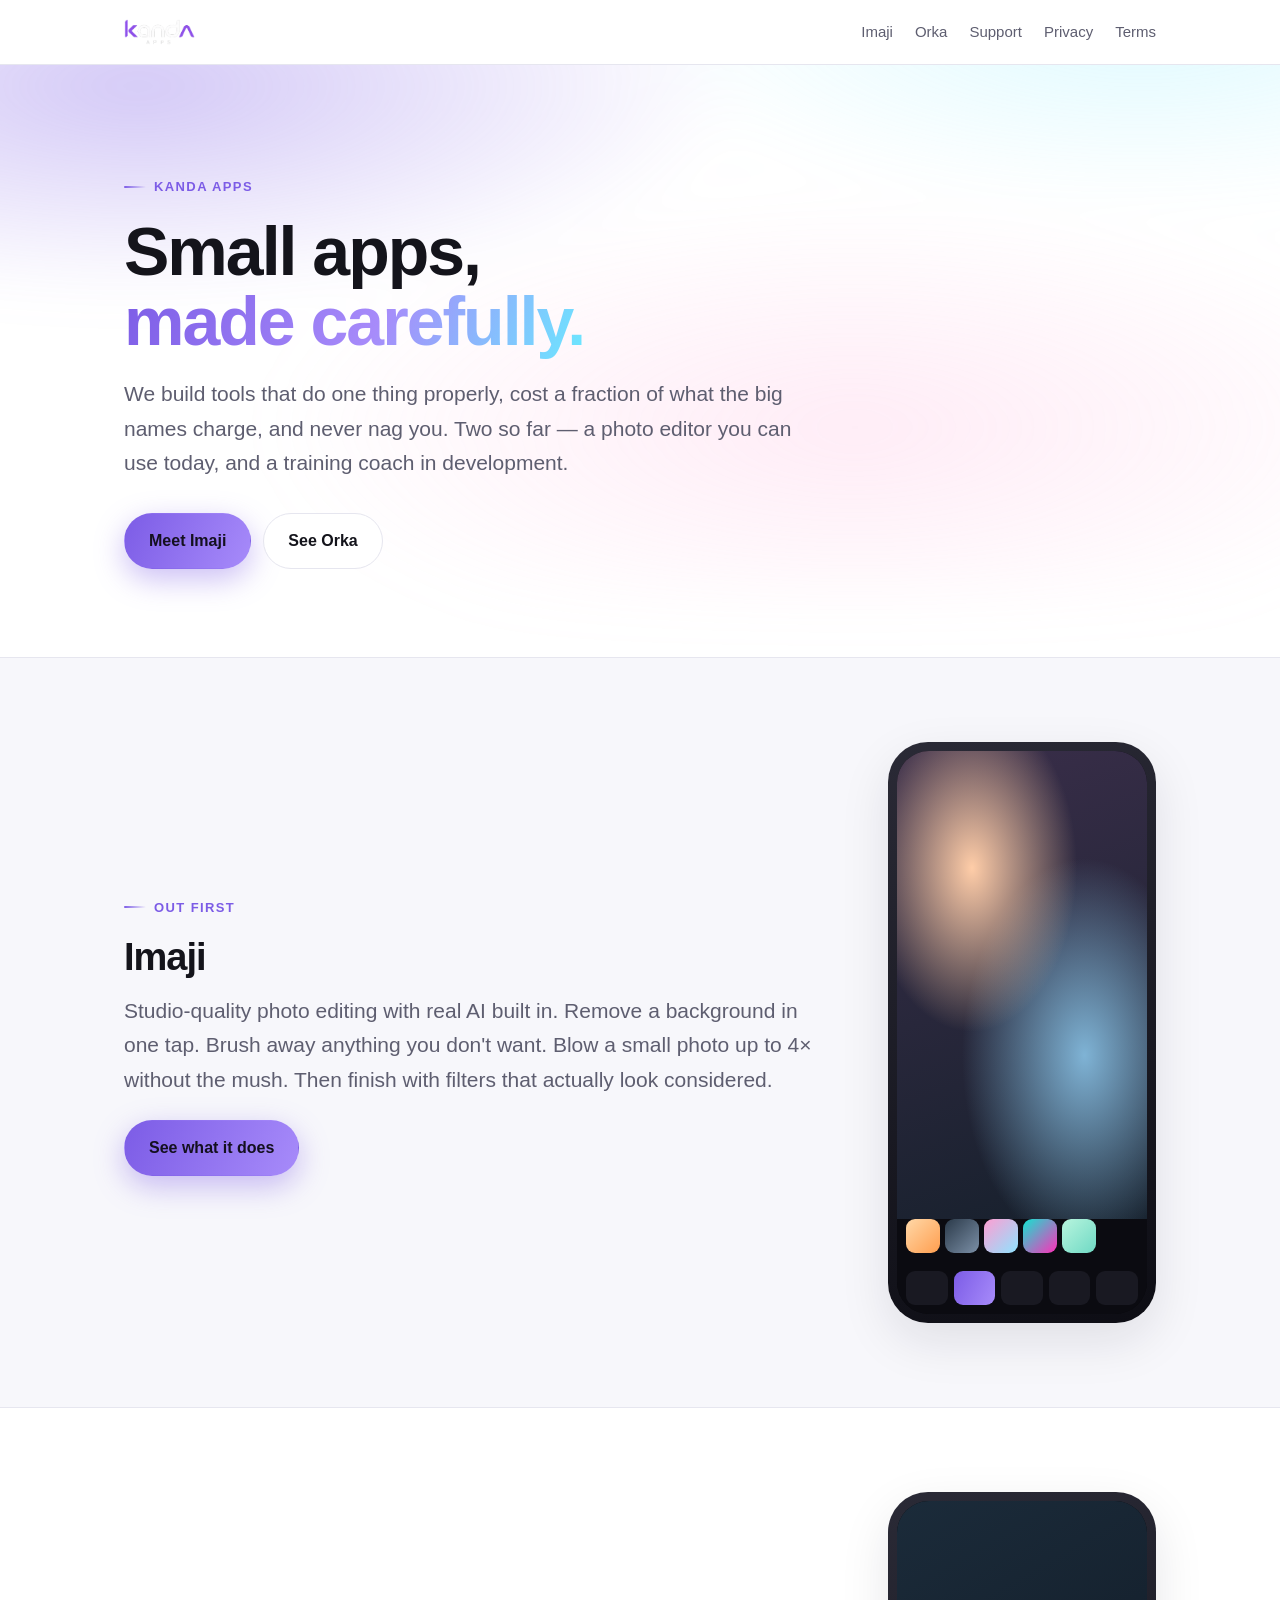
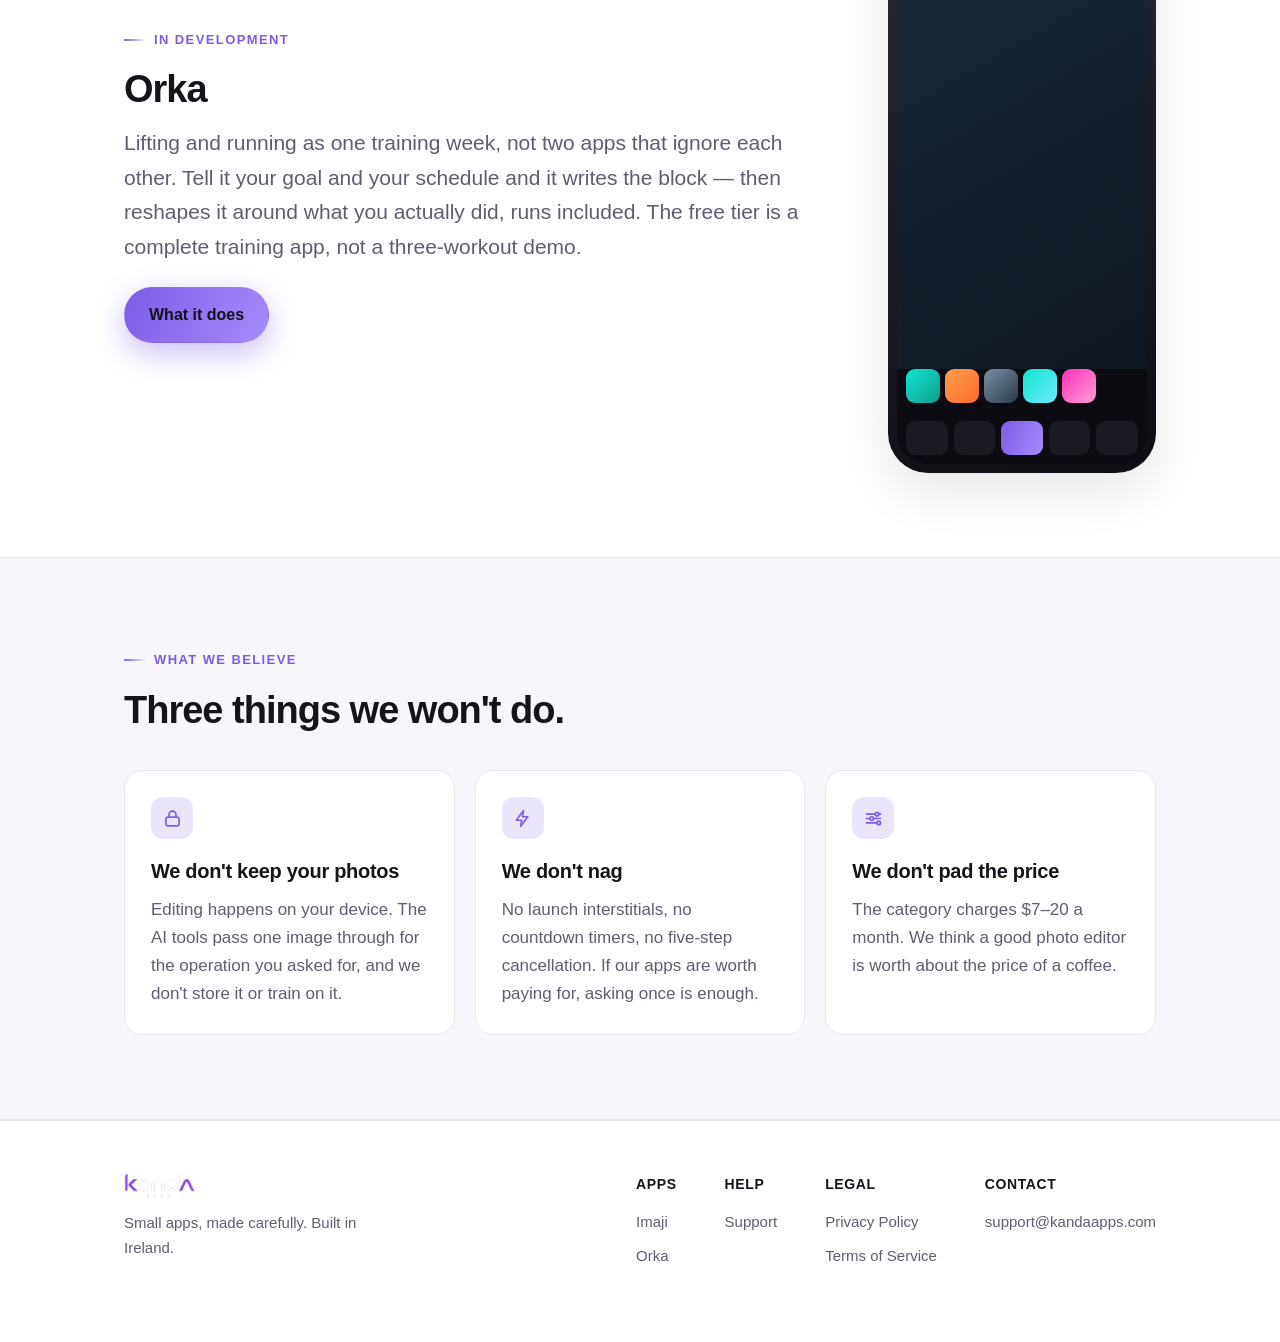
==== commit 901e0175: "Add Orka to the site The homepage said "One app so far. It's a good one." There are two, and the sec" ====
--- a/index.html
+++ b/index.html
@@ -16,6 +16,7 @@
   <a class="logo" href=""><img class="wordmark" src="assets/kanda-wordmark.png" alt="Kanda Apps"></a>
   <nav>
     <a href="imaji/">Imaji</a>
+    <a href="orka/">Orka</a>
     <a href="imaji/support.html">Support</a>
     <a href="imaji/privacy.html">Privacy</a>
     <a href="imaji/terms.html">Terms</a>
@@ -27,17 +28,18 @@
   <div class="eyebrow">Kanda Apps</div>
   <h1>Small apps,<br><span class="grad">made carefully.</span></h1>
   <p class="lede">We build tools that do one thing properly, cost a fraction of what the
-  big names charge, and never nag you. One app so far. It's a good one.</p>
+  big names charge, and never nag you. Two so far — a photo editor you can use today, and
+  a training coach in development.</p>
   <div class="btns">
     <a class="btn btn-primary" href="imaji/">Meet Imaji</a>
-    <a class="btn btn-ghost" href="#values">What we believe</a>
+    <a class="btn btn-ghost" href="orka/">See Orka</a>
   </div>
 </div></section>
 
 <section class="section-alt"><div class="wrap">
   <div class="split reveal">
     <div>
-      <div class="eyebrow">Our first app</div>
+      <div class="eyebrow">Out first</div>
       <h2>Imaji</h2>
       <p class="lede" style="margin-bottom:22px">Studio-quality photo editing with real AI built
       in. Remove a background in one tap. Brush away anything you don't want. Blow a small
@@ -59,7 +61,32 @@
   </div>
 </div></section>
 
-<section id="values"><div class="wrap">
+<section><div class="wrap">
+  <div class="split reveal">
+    <div>
+      <div class="eyebrow">In development</div>
+      <h2>Orka</h2>
+      <p class="lede" style="margin-bottom:22px">Lifting and running as one training
+      week, not two apps that ignore each other. Tell it your goal and your schedule and
+      it writes the block &mdash; then reshapes it around what you actually did, runs
+      included. The free tier is a complete training app, not a three-workout demo.</p>
+      <div class="btns"><a class="btn btn-primary" href="orka/">What it does</a></div>
+    </div>
+    <div class="mock"><div class="screen">
+      <div class="photo" style="background:linear-gradient(150deg,#1B2B3A,#0E1620)"></div>
+      <div class="strip">
+        <i style="background:linear-gradient(135deg,#12E5D0,#0E9E8E)"></i>
+        <i style="background:linear-gradient(135deg,#FF9E4F,#FF6B2C)"></i>
+        <i style="background:linear-gradient(135deg,#7B8FA6,#2B3A4A)"></i>
+        <i style="background:linear-gradient(135deg,#12E5D0,#6BE8FF)"></i>
+        <i style="background:linear-gradient(135deg,#FF2FB9,#FF9ED2)"></i>
+      </div>
+      <div class="bar"><i></i><i></i><i class="on"></i><i></i><i></i></div>
+    </div></div>
+  </div>
+</div></section>
+
+<section id="values" class="section-alt"><div class="wrap">
   <div class="reveal" style="max-width:60ch;margin-bottom:38px">
     <div class="eyebrow">What we believe</div>
     <h2>Three things we won't do.</h2>
@@ -83,7 +110,7 @@
     <a class="logo" href="" style="margin-bottom:12px"><img class="wordmark" src="assets/kanda-wordmark.png" alt="Kanda Apps"></a>
     <p style="margin:0;max-width:34ch">Small apps, made carefully. Built in Ireland.</p>
   </div>
-  <div><h4>Apps</h4><a href="imaji/">Imaji</a></div>
+  <div><h4>Apps</h4><a href="imaji/">Imaji</a><a href="orka/">Orka</a></div>
   <div><h4>Help</h4><a href="imaji/support.html">Support</a></div>
   <div><h4>Legal</h4>
     <a href="imaji/privacy.html">Privacy Policy</a>
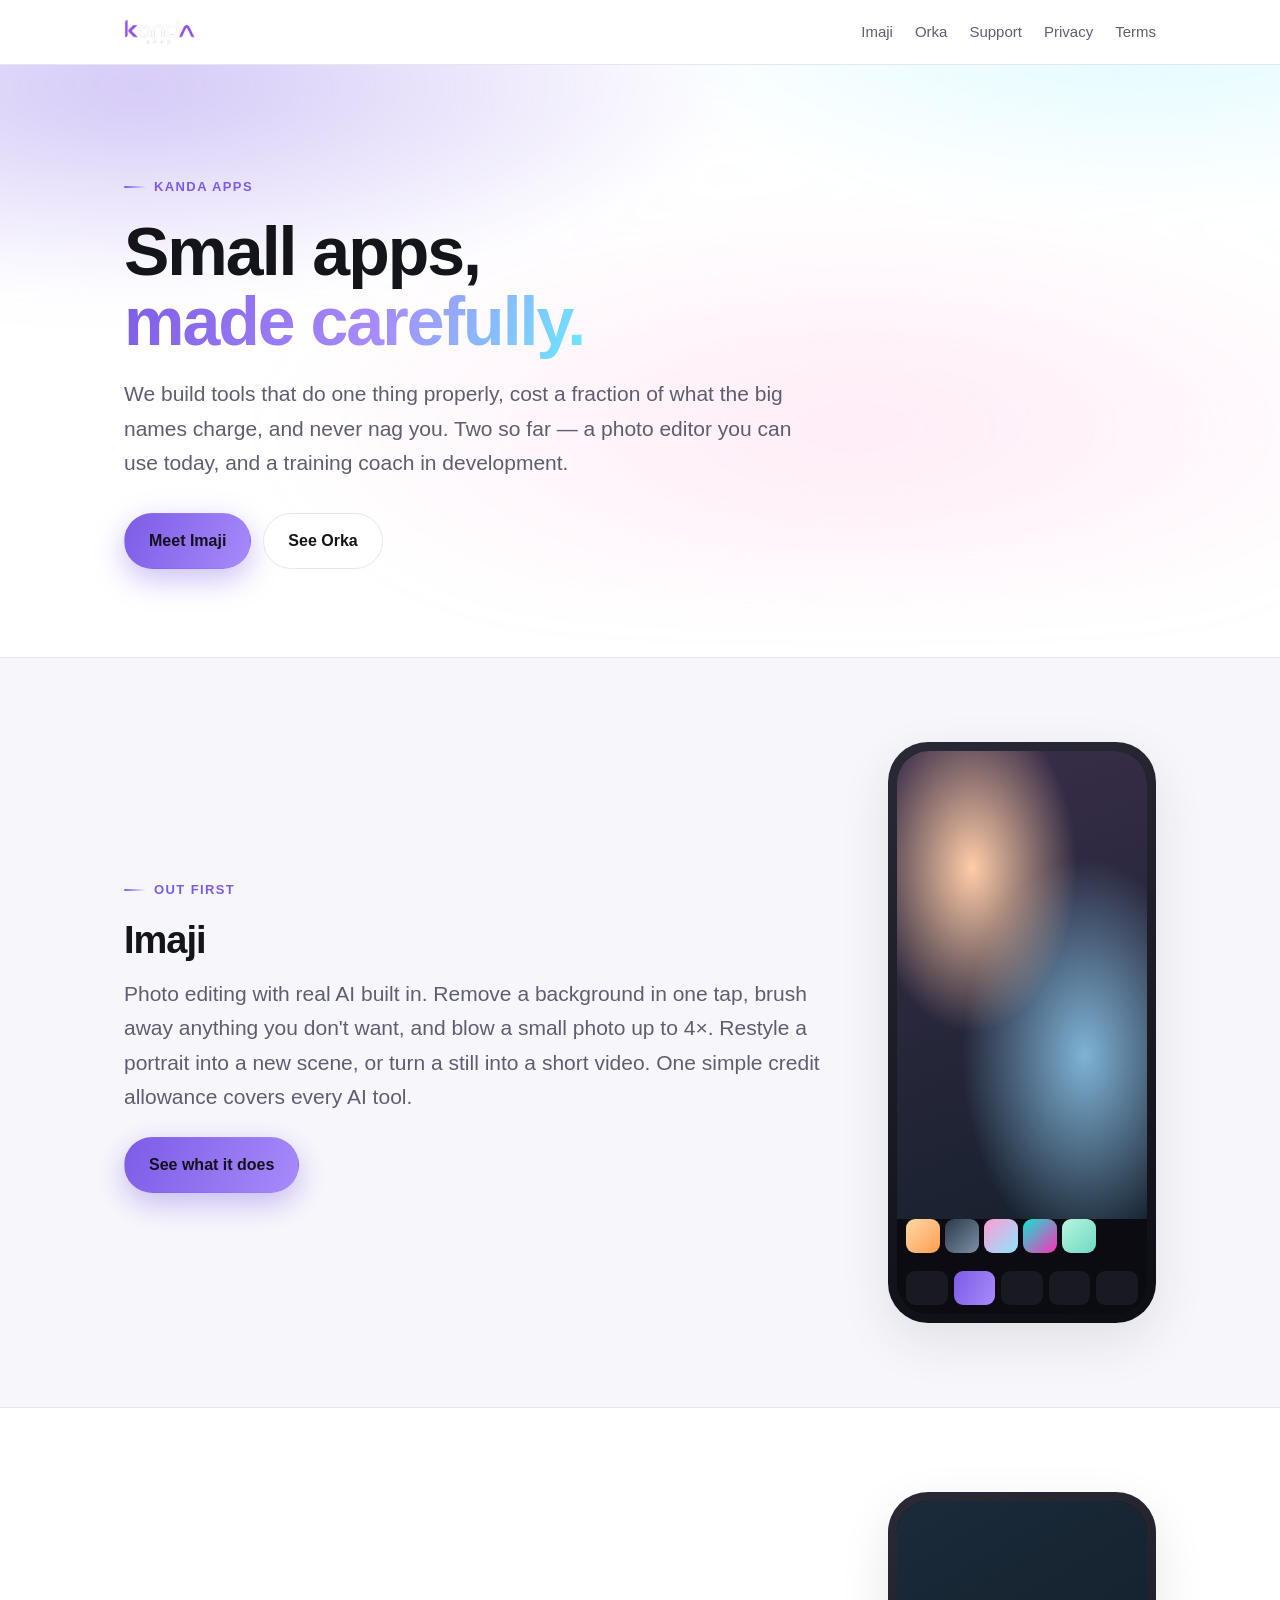
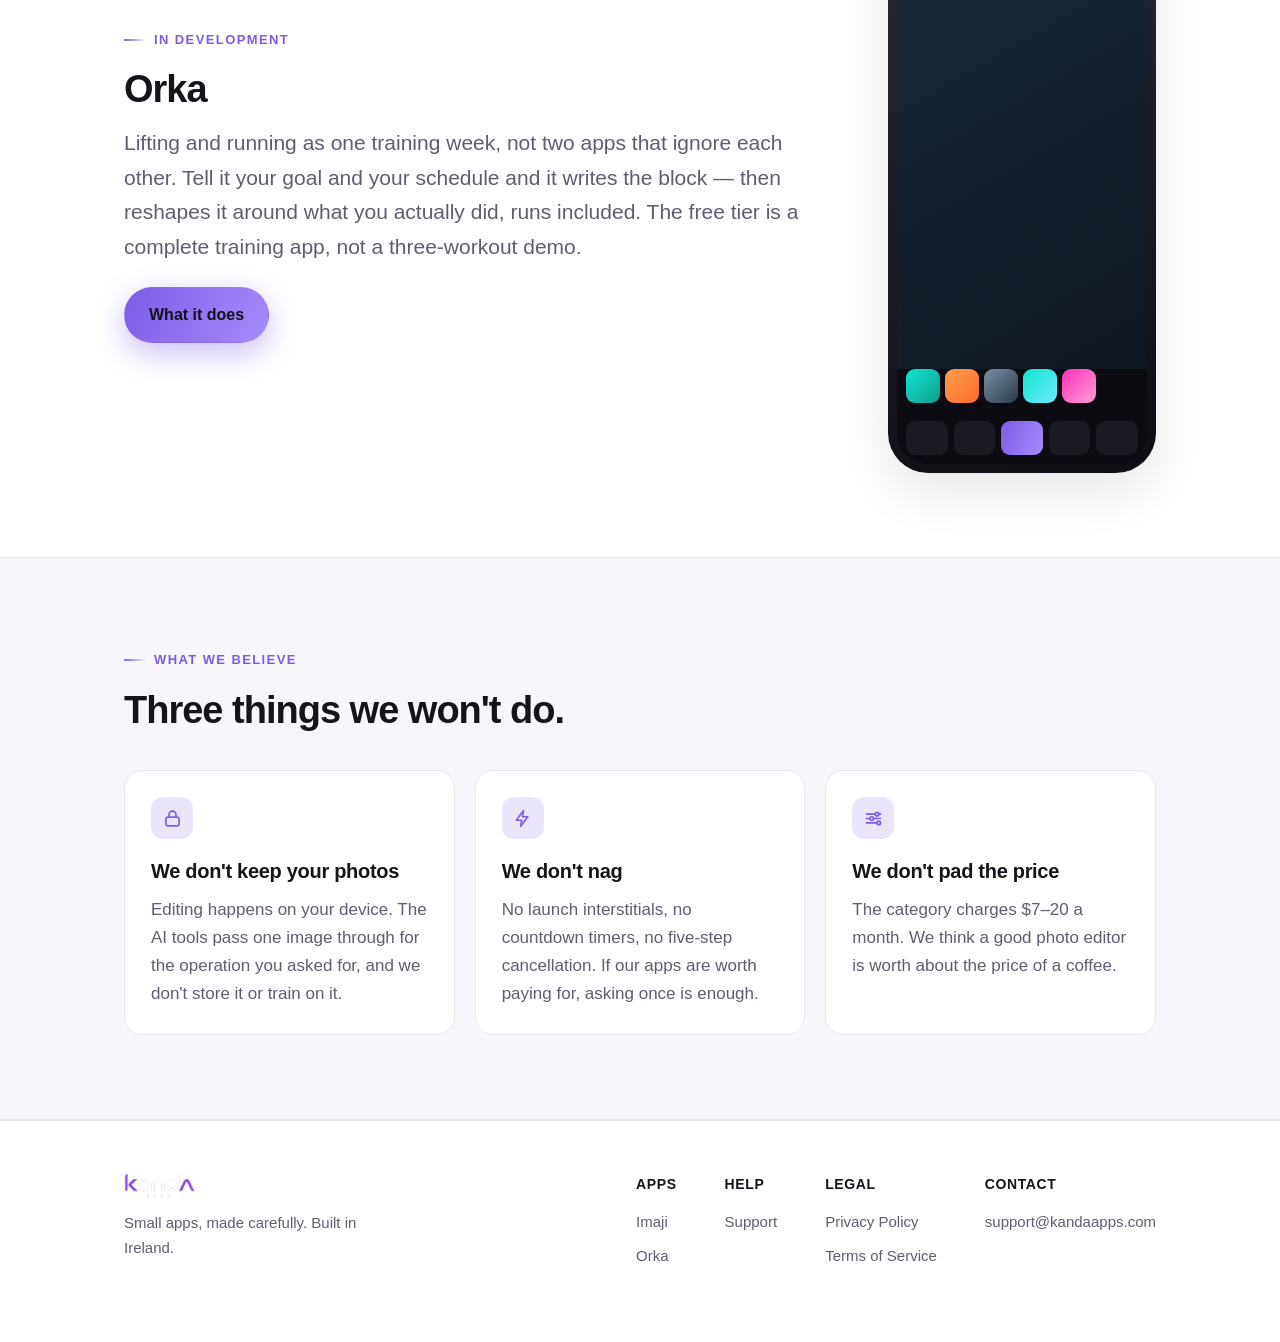
==== commit 43e7050a: "Bring the Imaji pages up to date for launch The Imaji page described only the three photo tools, the" ====
--- a/index.html
+++ b/index.html
@@ -41,10 +41,10 @@
     <div>
       <div class="eyebrow">Out first</div>
       <h2>Imaji</h2>
-      <p class="lede" style="margin-bottom:22px">Studio-quality photo editing with real AI built
-      in. Remove a background in one tap. Brush away anything you don't want. Blow a small
-      photo up to 4&times; without the mush. Then finish with filters that actually look
-      considered.</p>
+      <p class="lede" style="margin-bottom:22px">Photo editing with real AI built in. Remove a
+      background in one tap, brush away anything you don't want, and blow a small photo up
+      to 4&times;. Restyle a portrait into a new scene, or turn a still into a short video.
+      One simple credit allowance covers every AI tool.</p>
       <div class="btns"><a class="btn btn-primary" href="imaji/">See what it does</a></div>
     </div>
     <div class="mock"><div class="screen">
--- a/assets/style.css
+++ b/assets/style.css
@@ -201,3 +201,8 @@
 .keypoints ul li::before{background:var(--a1);opacity:1}
 
 .totop{display:inline-flex;align-items:center;gap:8px;margin-top:44px;font-size:15px;color:var(--muted)}
+
+/* A real screenshot in a phone-shaped frame, in place of a .mock. */
+.phone{display:block;width:min(300px,78vw);margin:0 auto;border-radius:38px;
+  border:8px solid #1b1b24;background:#000;
+  box-shadow:0 30px 80px -20px color-mix(in srgb,var(--a1) 45%,transparent),0 0 0 1px var(--line)}
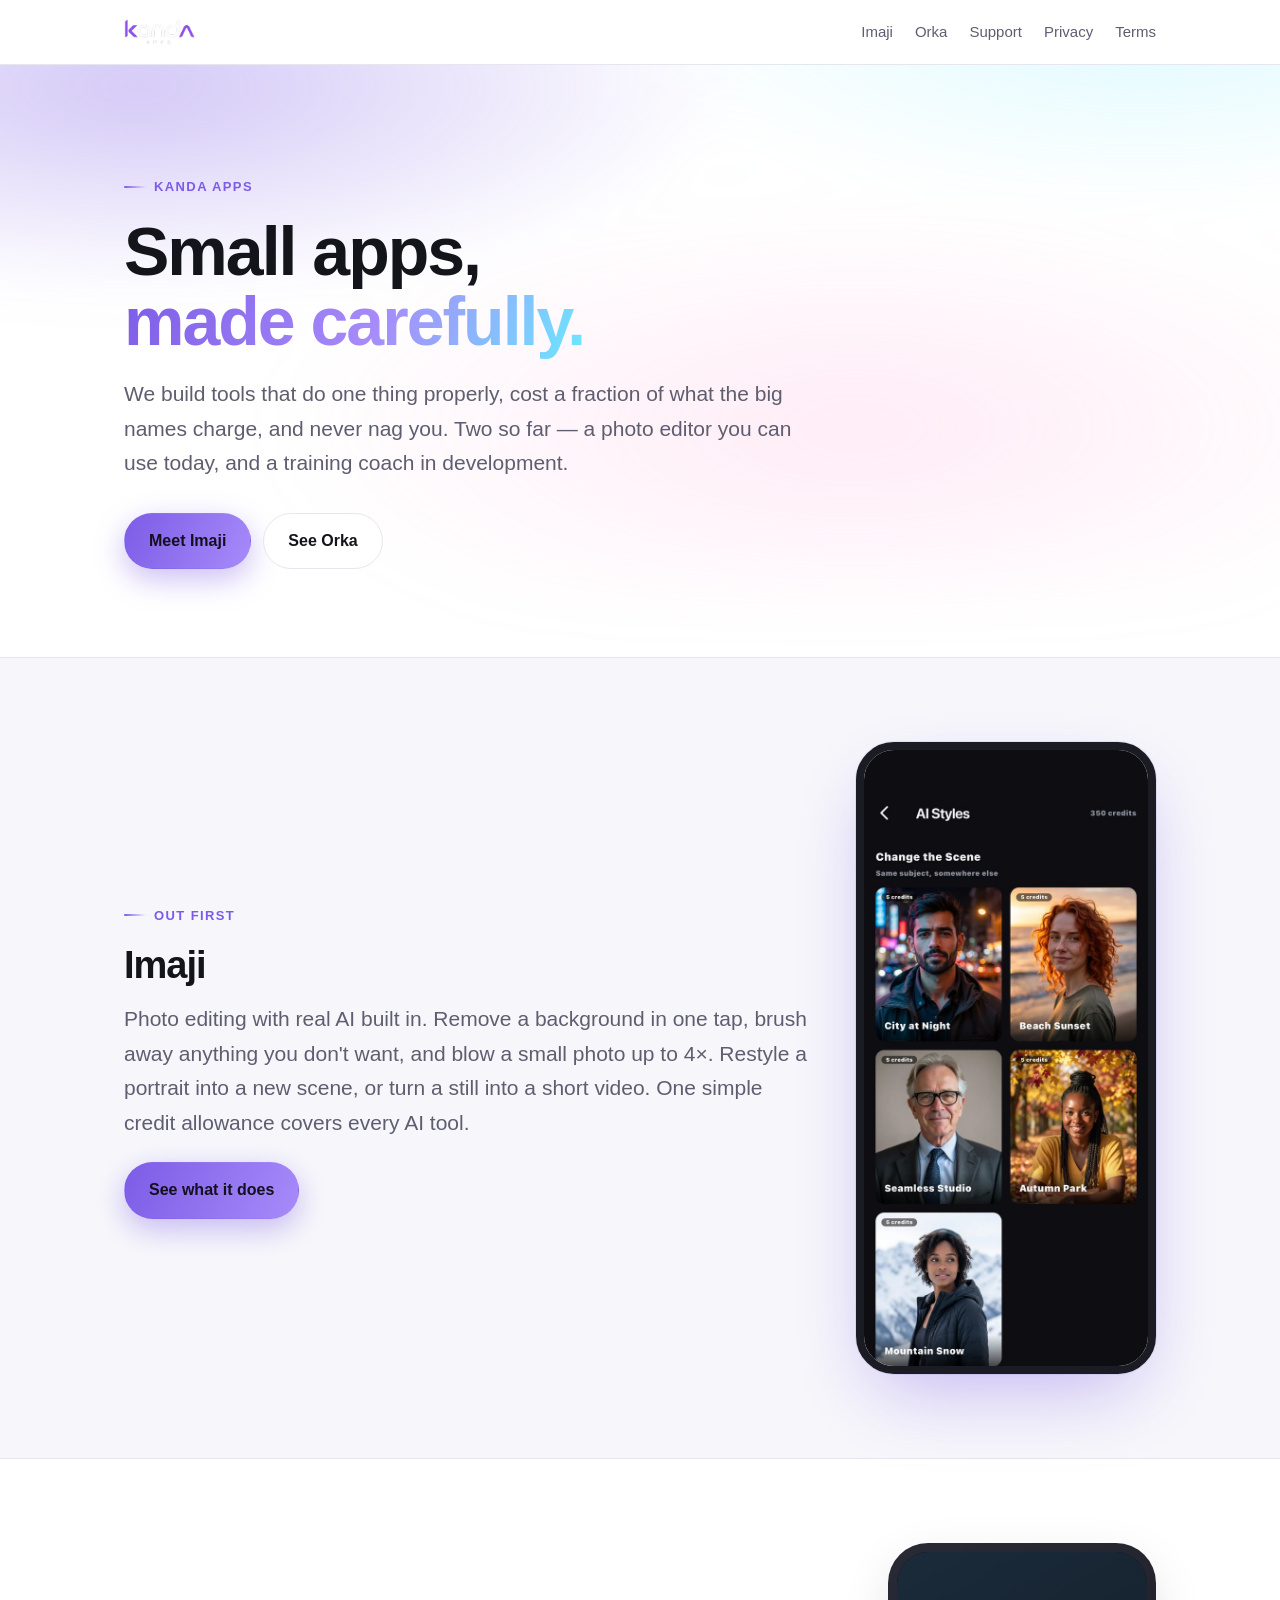
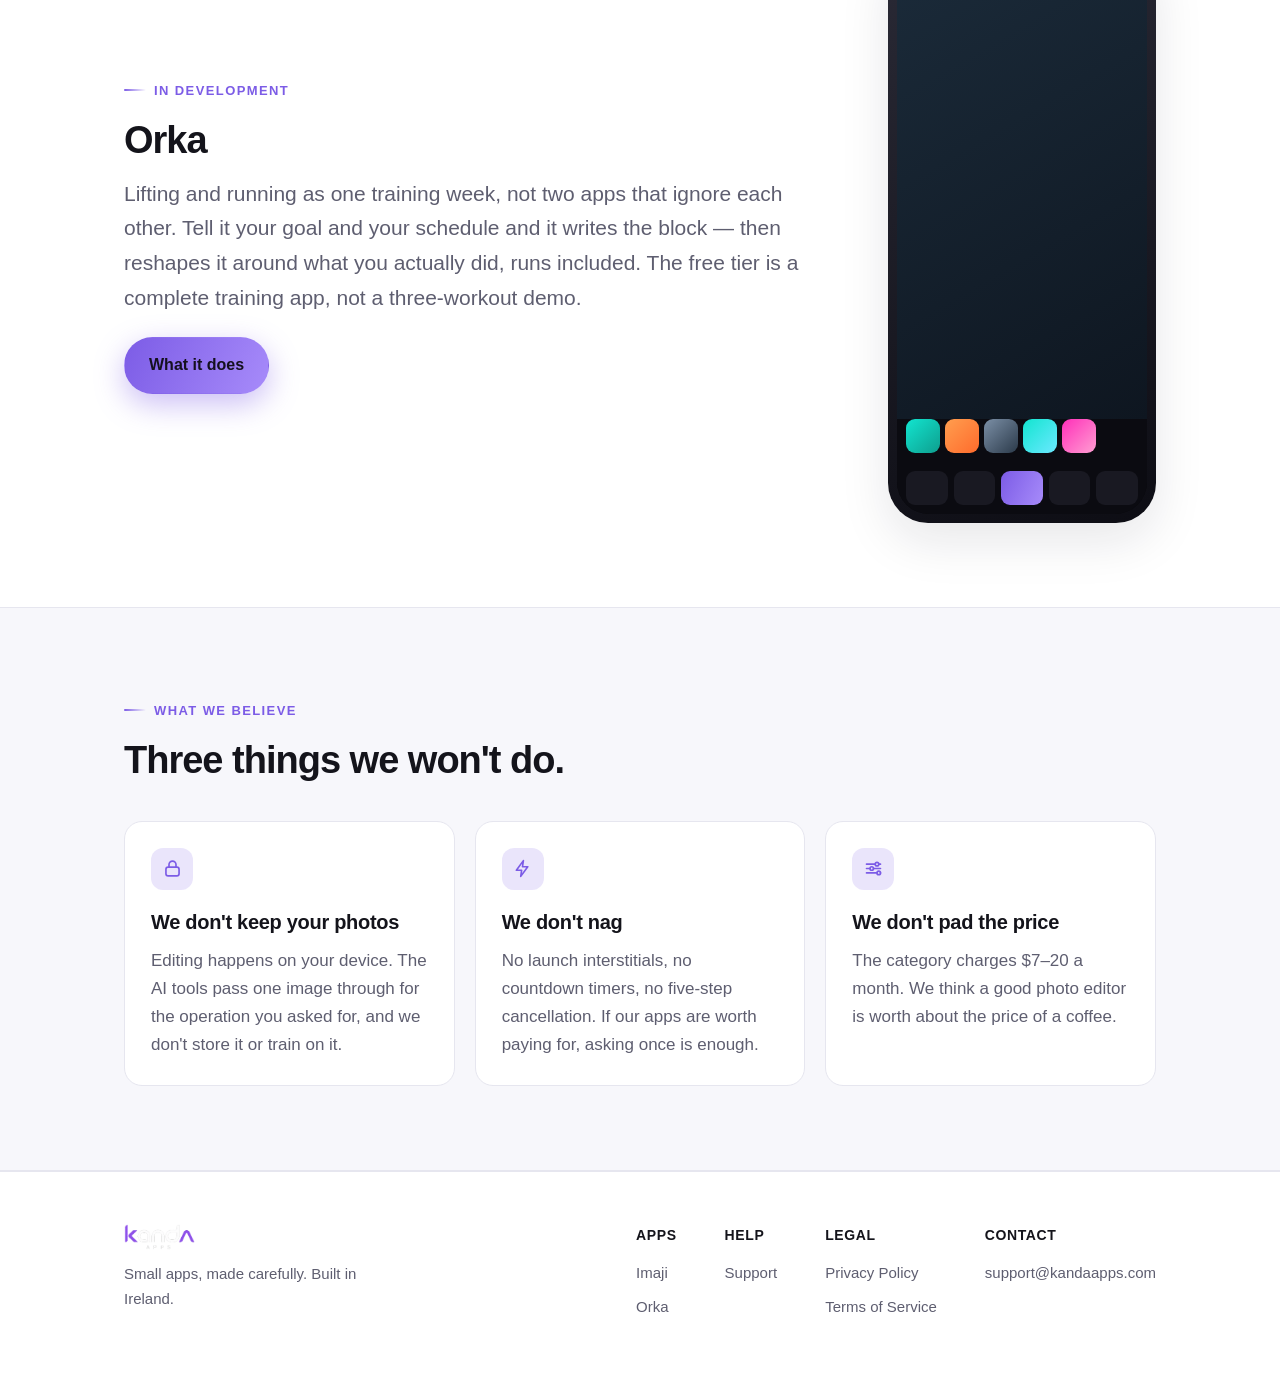
==== commit 857ae5d3: "Show real Imaji screenshots instead of drawn phones The Imaji page and the home page's Imaji card us" ====
--- a/index.html
+++ b/index.html
@@ -47,17 +47,7 @@
       One simple credit allowance covers every AI tool.</p>
       <div class="btns"><a class="btn btn-primary" href="imaji/">See what it does</a></div>
     </div>
-    <div class="mock"><div class="screen">
-      <div class="photo"></div>
-      <div class="strip">
-        <i style="background:linear-gradient(135deg,#FFD8A8,#FF9E4F)"></i>
-        <i style="background:linear-gradient(135deg,#2B3A4A,#7B8FA6)"></i>
-        <i style="background:linear-gradient(135deg,#FF9ED2,#8FE3FF)"></i>
-        <i style="background:linear-gradient(135deg,#12E5D0,#FF2FB9)"></i>
-        <i style="background:linear-gradient(135deg,#B8F5DE,#6FD9C4)"></i>
-      </div>
-      <div class="bar"><i></i><i class="on"></i><i></i><i></i><i></i></div>
-    </div></div>
+    <img class="phone" src="imaji/shots/styles.jpg" alt="Imaji's AI Styles gallery" width="600" height="1301">
   </div>
 </div></section>
 
--- a/assets/style.css
+++ b/assets/style.css
@@ -203,6 +203,11 @@
 .totop{display:inline-flex;align-items:center;gap:8px;margin-top:44px;font-size:15px;color:var(--muted)}
 
 /* A real screenshot in a phone-shaped frame, in place of a .mock. */
-.phone{display:block;width:min(300px,78vw);margin:0 auto;border-radius:38px;
+.phone{display:block;width:min(300px,78vw);height:auto;margin:0 auto;border-radius:38px;
   border:8px solid #1b1b24;background:#000;
   box-shadow:0 30px 80px -20px color-mix(in srgb,var(--a1) 45%,transparent),0 0 0 1px var(--line)}
+
+/* A row of screenshots under a section; scrolls sideways on a phone. */
+.shots{display:flex;gap:22px;margin-top:44px;overflow-x:auto;padding:6px 4px 30px;
+  scroll-snap-type:x mandatory}
+.shots .phone{flex:0 0 auto;width:min(240px,62vw);margin:0;scroll-snap-align:center}
